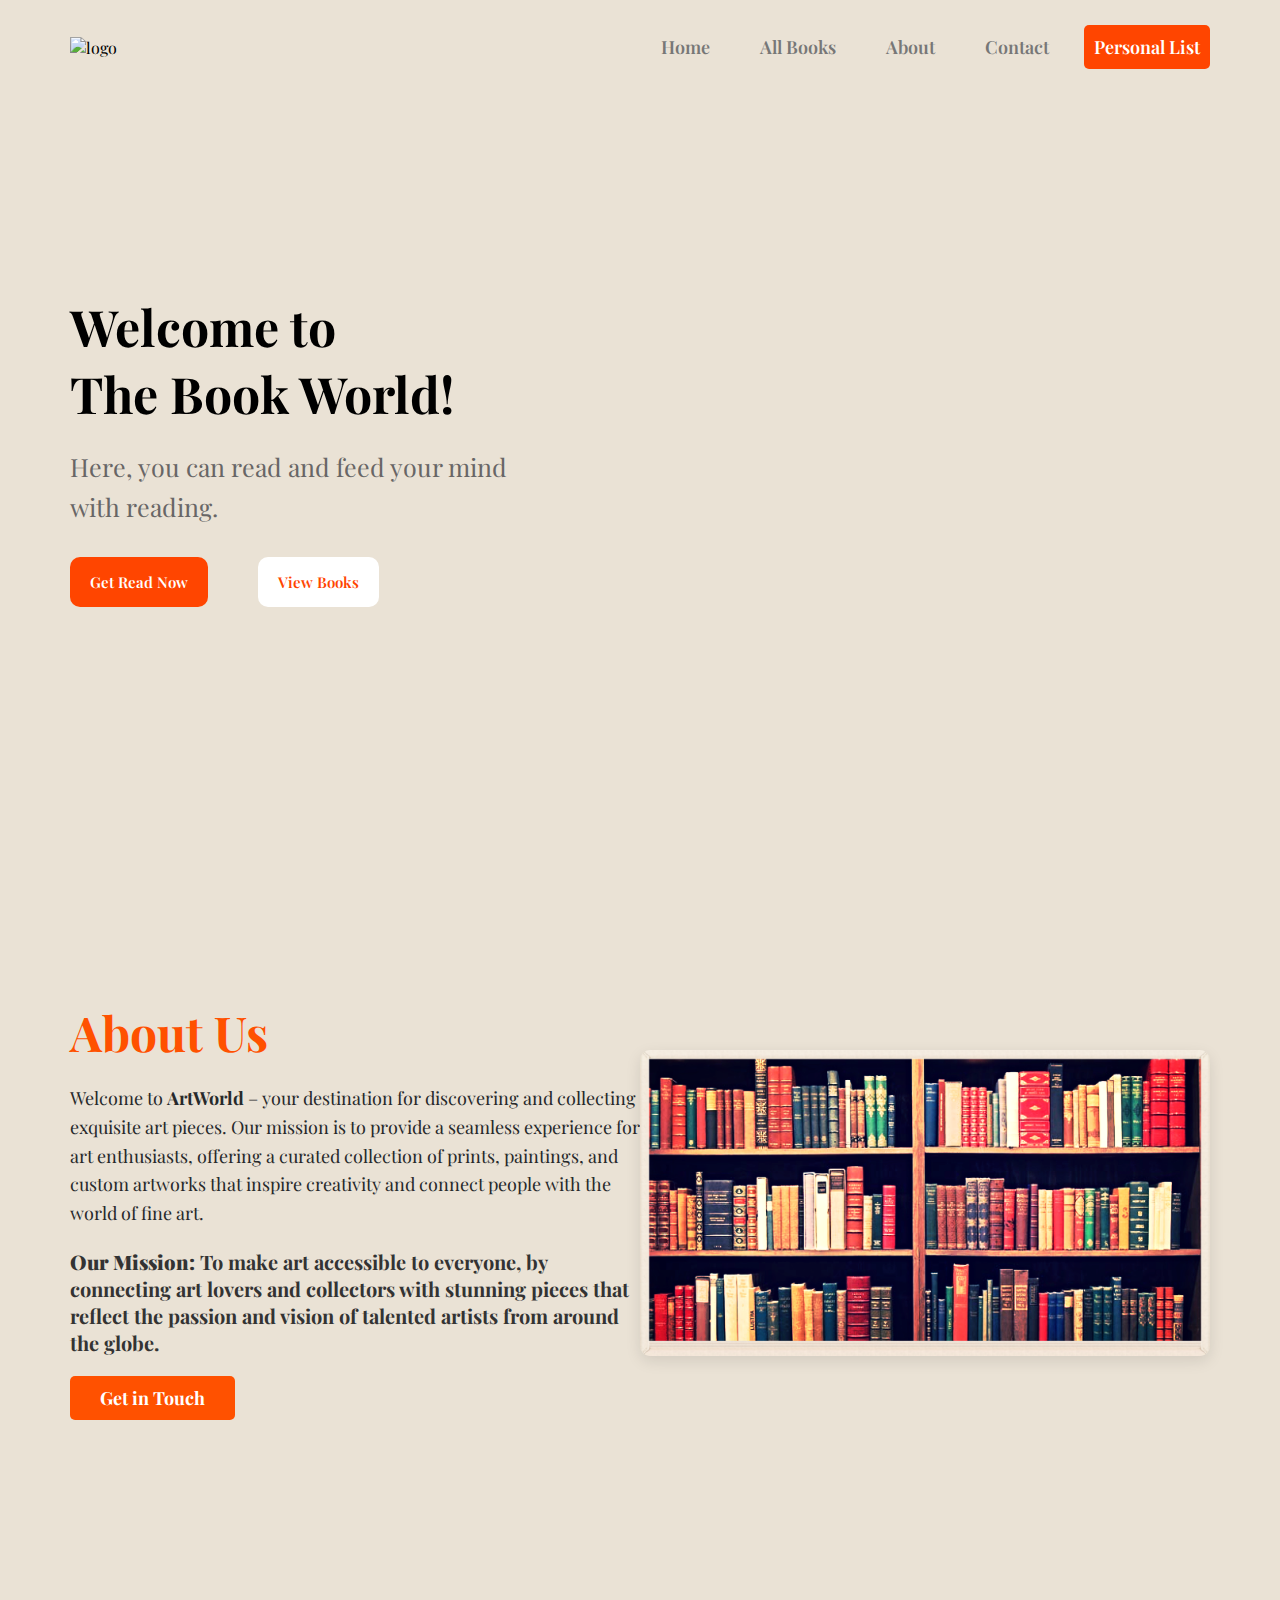
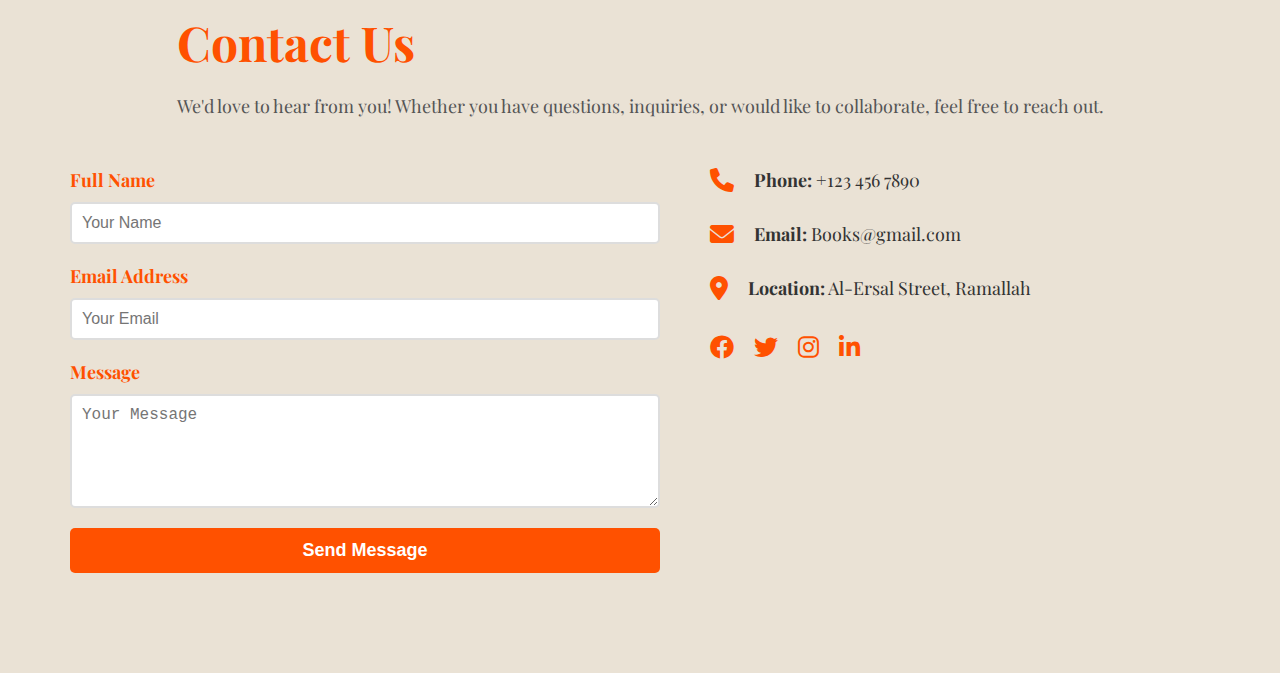
==== index.html @ d927c776 "add About,Contact" ====
<!DOCTYPE html>
<html lang="en">
  <head>
    <meta charset="UTF-8" />
    <meta name="viewport" content="width=device-width, initial-scale=1.0" />
    <title>Document</title>
    <link rel="preconnect" href="https://fonts.googleapis.com" />
    <link rel="preconnect" href="https://fonts.gstatic.com" crossorigin />
    <link
      href="https://fonts.googleapis.com/css2?family=Playfair+Display:ital,wght@0,400..900;1,400..900&display=swap"
      rel="stylesheet"
    />
    <link
      rel="stylesheet"
      href="https://cdnjs.cloudflare.com/ajax/libs/font-awesome/6.0.0-beta3/css/all.min.css"
    />
    <link rel="stylesheet" href="./css/home.css" />
  </head>
  <body>
    <!-- Start Header Section -->
    <header class="header">
      <div class="container">
        <div class="logo">
          <img src="./assest/logo.png" alt="logo" width="70" />
        </div>
        <nav class="navbar">
          <ul>
            <li><a href="">Home</a></li>
            <li><a href="">All Books</a></li>
            <li><a href="#About">About</a></li>
            <li><a href="#Contact">Contact</a></li>
            <li><a href="">Personal List</a></li>
          </ul>
        </nav>
      </div>
    </header>
    <!-- End Header Section -->
    <!-- Start Landing Section -->
    <div class="landing">
      <div class="container">
        <h1>Welcome to <br />The Book World!</h1>
        <p>Here, you can read and feed your mind with reading.</p>
        <div class="btns">
          <a href="">Get Read Now</a>
          <a href="">View Books</a>
        </div>
      </div>
    </div>
    <!-- End Landing Section -->
    <!-- Start About Section -->
    <section id="About" class="about-section">
      <div class="container">
        <div class="about-content">
          <div class="about-text">
            <h2>About Us</h2>
            <p class="about-description">
              Welcome to <strong>ArtWorld</strong> – your destination for
              discovering and collecting exquisite art pieces. Our mission is to
              provide a seamless experience for art enthusiasts, offering a
              curated collection of prints, paintings, and custom artworks that
              inspire creativity and connect people with the world of fine art.
            </p>
            <p class="about-mission">
              <strong>Our Mission:</strong> To make art accessible to everyone,
              by connecting art lovers and collectors with stunning pieces that
              reflect the passion and vision of talented artists from around the
              globe.
            </p>
            <a href="#Contact" class="contact-button">Get in Touch</a>
          </div>
          <div class="about-image">
            <img src="./assest/art-gallery.png" alt="Art Gallery" />
          </div>
        </div>
      </div>
    </section>
    <!-- End About Section -->
    <!-- Start Contact Section -->
    <section id="Contact" class="contact-section">
      <div class="container">
        <div class="contact-header">
          <h2>Contact Us</h2>
          <p>
            We'd love to hear from you! Whether you have questions, inquiries,
            or would like to collaborate, feel free to reach out.
          </p>
        </div>
        <div class="contact-content">
          <div class="contact-form">
            <form action="">
              <div class="form-group">
                <label for="name">Full Name</label>
                <input type="text" id="name" placeholder="Your Name" required />
              </div>
              <div class="form-group">
                <label for="email">Email Address</label>
                <input
                  type="email"
                  id="email"
                  placeholder="Your Email"
                  required
                />
              </div>
              <div class="form-group">
                <label for="message">Message</label>
                <textarea
                  id="message"
                  rows="5"
                  placeholder="Your Message"
                  required
                ></textarea>
              </div>
              <input type="submit" class="submit-btn" value="Send Message" />
            </form>
          </div>
          <div class="contact-info">
            <div class="info-box">
              <i class="fa-solid fa-phone"></i>
              <p><strong>Phone:</strong> +123 456 7890</p>
            </div>
            <div class="info-box">
              <i class="fas fa-envelope"></i>
              <p><strong>Email:</strong> Books@gmail.com</p>
            </div>
            <div class="info-box">
              <i class="fas fa-map-marker-alt"></i>
              <p><strong>Location:</strong> Al-Ersal Street, Ramallah</p>
            </div>
            <div class="social-icons">
              <a href="#"><i class="fa-brands fa-facebook"></i></a>
              <a href="#"><i class="fab fa-twitter"></i></a>
              <a href="#"><i class="fab fa-instagram"></i></a>
              <a href="#"><i class="fa-brands fa-linkedin-in"></i></a>
            </div>
          </div>
        </div>
      </div>
    </section>
    <!-- End Contact Section -->
  </body>
</html>
---- css/home.css ----
/* Global Rule */
* {
  box-sizing: border-box;
  margin: 0;
  padding: 0;
}
:root {
  --landing-background-color: rgb(234 226 213);
  --orange-color: rgb(255 81 0);
}
html {
  scroll-behavior: smooth;
}
body {
  font-family: "Playfair Display", serif;
}

a {
  text-decoration: none;
}

ul {
  list-style: none;
}

.container {
  padding: 0 15px;
  margin: 0 auto;
}

/* Small Screen */
@media (min-width: 768px) {
  .container {
    width: 750px;
  }
}

/* Medium Screen */
@media (min-width: 992px) {
  .container {
    width: 970px;
  }
}

/* Large Screen */
@media (min-width: 1200px) {
  .container {
    width: 1170px;
  }
}
/* Global Rule */
/* ================================================== */
/* Start Header */
.header {
  position: absolute;
  width: 100%;
  left: 0;
  margin-top: 20px;
}

.header .container {
  display: flex;
  align-items: center;
  justify-content: space-between;
}

.header .container .logo {
  cursor: pointer;
}

.header .container .navbar ul {
  display: flex;
  align-items: center;
  gap: 20px;
}

.header .container .navbar ul li a {
  display: block;
  padding: 15px;
  color: #777;
  font-weight: 600;
  transition: 0.3s;
  font-size: 18px;
}

.header .container .navbar ul li a:hover {
  color: black;
}

@keyframes click {
  0%,
  100% {
    scale: 1;
  }

  80% {
    scale: 0.9;
  }
}

.header .container .navbar ul li a:active {
  animation: click 0.5s forwards;
}

.header .container .navbar ul li:last-of-type {
  background-color: orangered;
  border-radius: 5px;
  transition: 0.3s;
}

.header .container .navbar ul li:hover:last-of-type {
  background-color: rgb(248, 96, 40);
}

.header .container .navbar ul li:last-of-type a {
  color: white;
  padding: 10px;
}
/* End Header */

/* Start Landing */
.landing {
  height: 100vh;
  background-image: url(../assest/landing.png);
  background-repeat: no-repeat;
  background-position: center;
  background-size: contain;
  background-color: #eae2d5;
}

.landing .container {
  position: relative;
  top: 50%;
  transform: translateY(-50%);
}

.landing .container h1 {
  font-size: 50px;
}

.landing .container p {
  margin-top: 20px;
  font-size: 25px;
  max-width: 450px;
  line-height: 1.6;
  color: #686666;
}

.landing .container .btns {
  max-width: 450px;
  display: flex;
  align-items: center;
  gap: 50px;
  margin-top: 30px;
}

.landing .container .btns a {
  padding: 15px 20px;
  border-radius: 10px;
  font-weight: 600;
  font-size: 15px;
  outline: none;
  border: none;
  transition: box-shadow 0.3s ease, transform 1s ease;
}

.landing .container .btns a:hover {
  box-shadow: 0 0 10px rgba(128, 128, 128, 0.6);
}

.landing .container .btns a:active {
  transform: translateY(-10px);
}

.landing .container .btns a:first-of-type {
  background-color: orangered;
  color: white;
}

.landing .container .btns a:last-of-type {
  background-color: white;
  color: orangered;
}
/* End Landing */
/* Start About Section */
.about-section {
  padding: 100px 0;
  background-color: var(--landing-background-color);
}
.about-section .container {
  display: flex;
  align-items: center;
  justify-content: space-between;
  gap: 50px;
}
.about-section .about-content {
  display: flex;
  flex-wrap: wrap;
  align-items: center;
  justify-content: space-between;
}
.about-section .about-text {
  flex: 1;
  max-width: 600px;
}
.about-section h2 {
  font-size: 48px;
  color: var(--orange-color);
  margin-bottom: 20px;
  font-weight: bold;
}
.about-section .about-description {
  font-size: 18px;
  line-height: 1.6;
  color: #27292b;
  margin-bottom: 20px;
}
.about-section .about-mission {
  font-size: 20px;
  color: #333;
  font-weight: bold;
  margin-bottom: 30px;
}
.about-section .contact-button {
  background-color: var(--orange-color);
  color: #fff;
  padding: 10px 30px;
  border-radius: 5px;
  text-decoration: none;
  font-size: 18px;
  font-weight: bold;
  transition: background-color 0.3s ease, transform 0.2s ease;
}
.about-section .contact-button:hover {
  background-color: #ff7f00;
  transform: scale(1.05);
}
.about-section .about-image {
  flex: 1;
  max-width: 600px;
}
.about-section .about-image img {
  width: 100%;
  border-radius: 10px;
  box-shadow: 0 5px 15px rgba(0, 0, 0, 0.1);
}
/* End About Section */
/* start Contact Section */
.contact-section {
  padding: 100px 0;
  background-color: var(--landing-background-color);
}
.contact-section .container {
  display: flex;
  flex-direction: column;
  align-items: center;
}
.contact-section .contact-header h2 {
  font-size: 48px;
  color: var(--orange-color);
  font-weight: bold;
  margin-bottom: 20px;
}
.contact-section .contact-header p {
  font-size: 18px;
  color: #555;
  margin-bottom: 50px;
  text-align: center;
}
.contact-section .contact-content {
  display: flex;
  justify-content: space-between;
  gap: 50px;
  width: 100%;
  max-width: 1200px;
  flex-wrap: wrap;
}
.contact-section .contact-form {
  flex: 1;
  max-width: 600px;
}
.contact-section .contact-form form {
  display: flex;
  flex-direction: column;
  gap: 20px;
}
.contact-section .form-group {
  display: flex;
  flex-direction: column;
}
.contact-section .form-group label {
  font-size: 18px;
  font-weight: bold;
  color: var(--orange-color);
  margin-bottom: 10px;
}
.contact-section .form-group input,
.contact-section .form-group textarea {
  padding: 10px;
  border: 2px solid #ddd;
  border-radius: 5px;
  font-size: 16px;
  outline: none;
  transition: border-color 0.3s ease;
}
.contact-section .form-group input:focus,
.contact-section .form-group textarea:focus {
  border-color: var(--orange-color);
}
.contact-section .submit-btn {
  padding: 12px 30px;
  background-color: var(--orange-color);
  color: #fff;
  border: none;
  border-radius: 5px;
  cursor: pointer;
  font-size: 18px;
  font-weight: bold;
  transition: background-color 0.3s ease, transform 0.2s ease;
}
.contact-section .submit-btn:hover {
  background-color: #ff7f00;
  transform: scale(1.05);
}
.contact-section .contact-info {
  flex: 1;
  max-width: 500px;
}
.contact-section .info-box {
  display: flex;
  align-items: center;
  gap: 20px;
  margin-bottom: 30px;
}
.contact-section .info-box i {
  font-size: 24px;
  color: var(--orange-color);
}
.contact-section .info-box p {
  font-size: 18px;
  color: #333;
}
.contact-section .social-icons {
  display: flex;
  gap: 20px;
  margin-top: 30px;
}
.contact-section .social-icons a {
  font-size: 24px;
  color: var(--orange-color);
  transition: color 0.3s ease, transform 0.2s ease;
}

.contact-section .social-icons a:hover {
  color: #ff7f00;
  transform: scale(1.1);
}
/* End Contact Section */
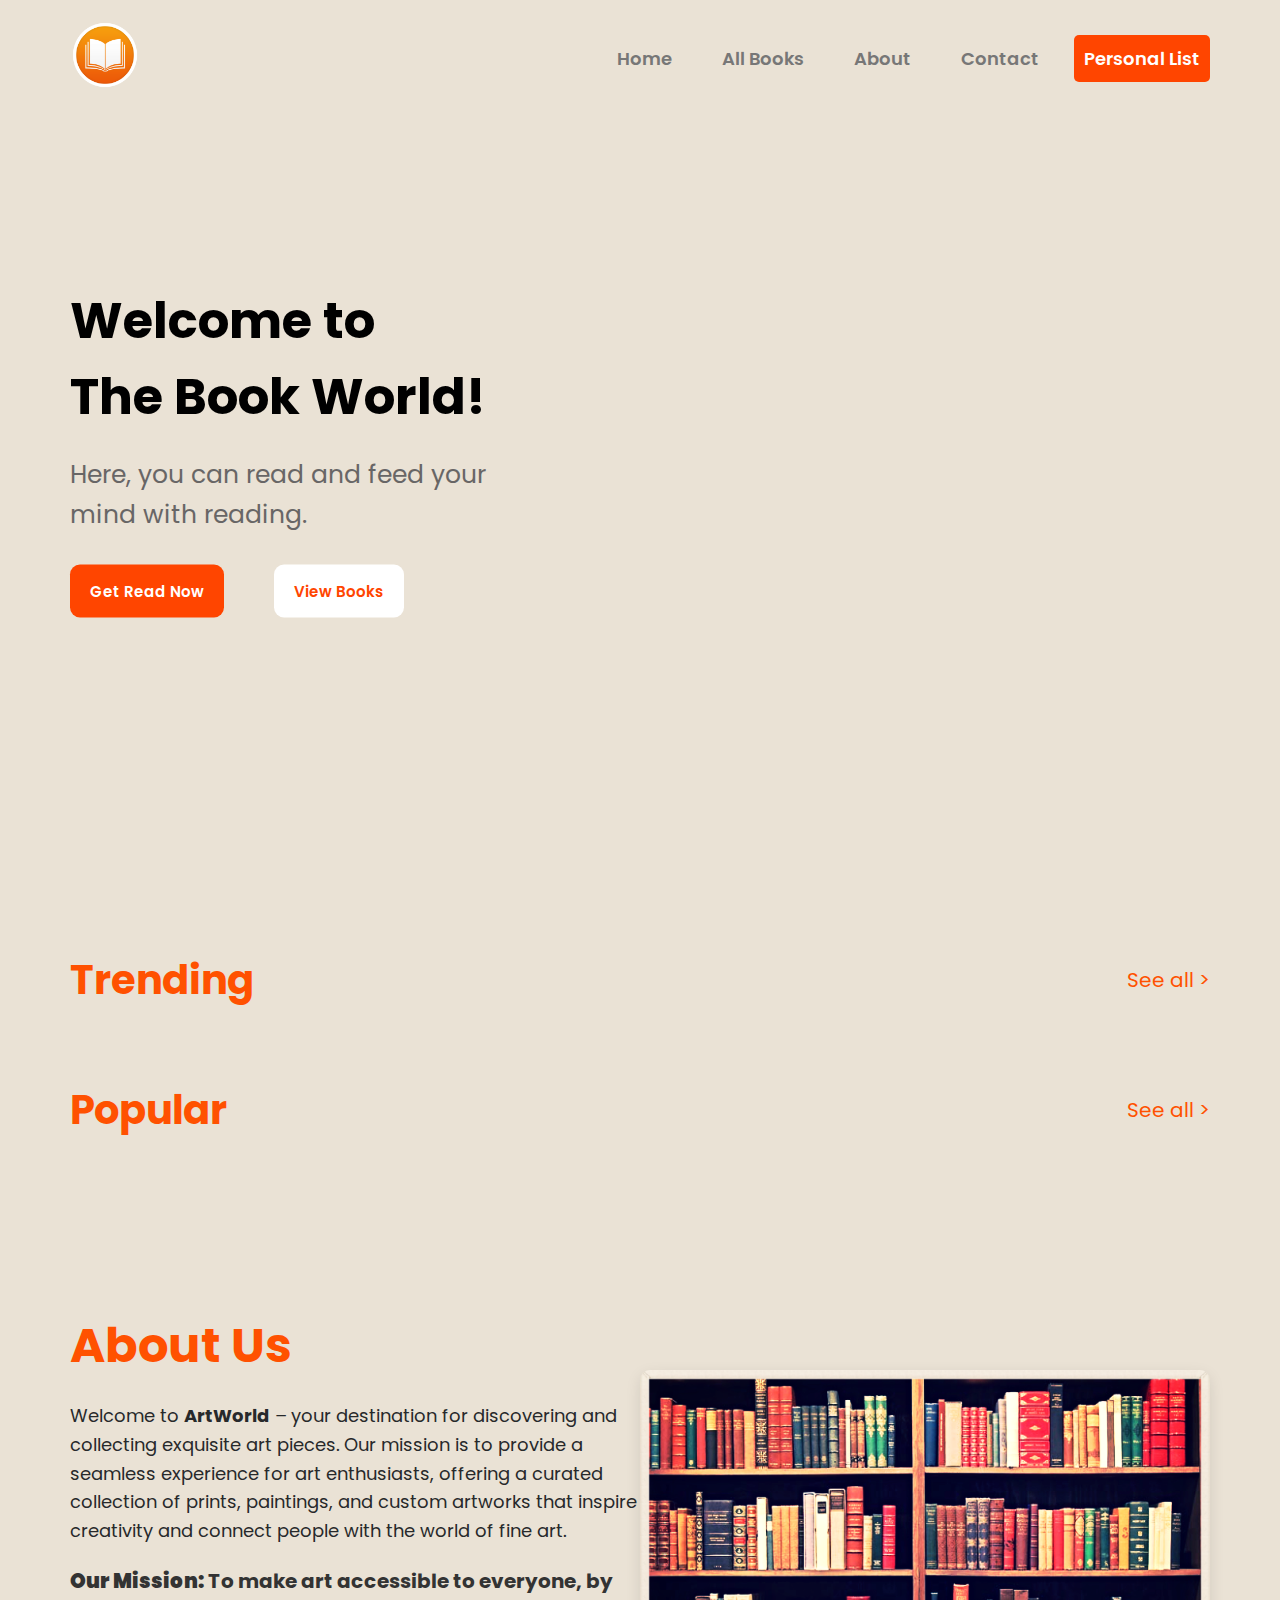
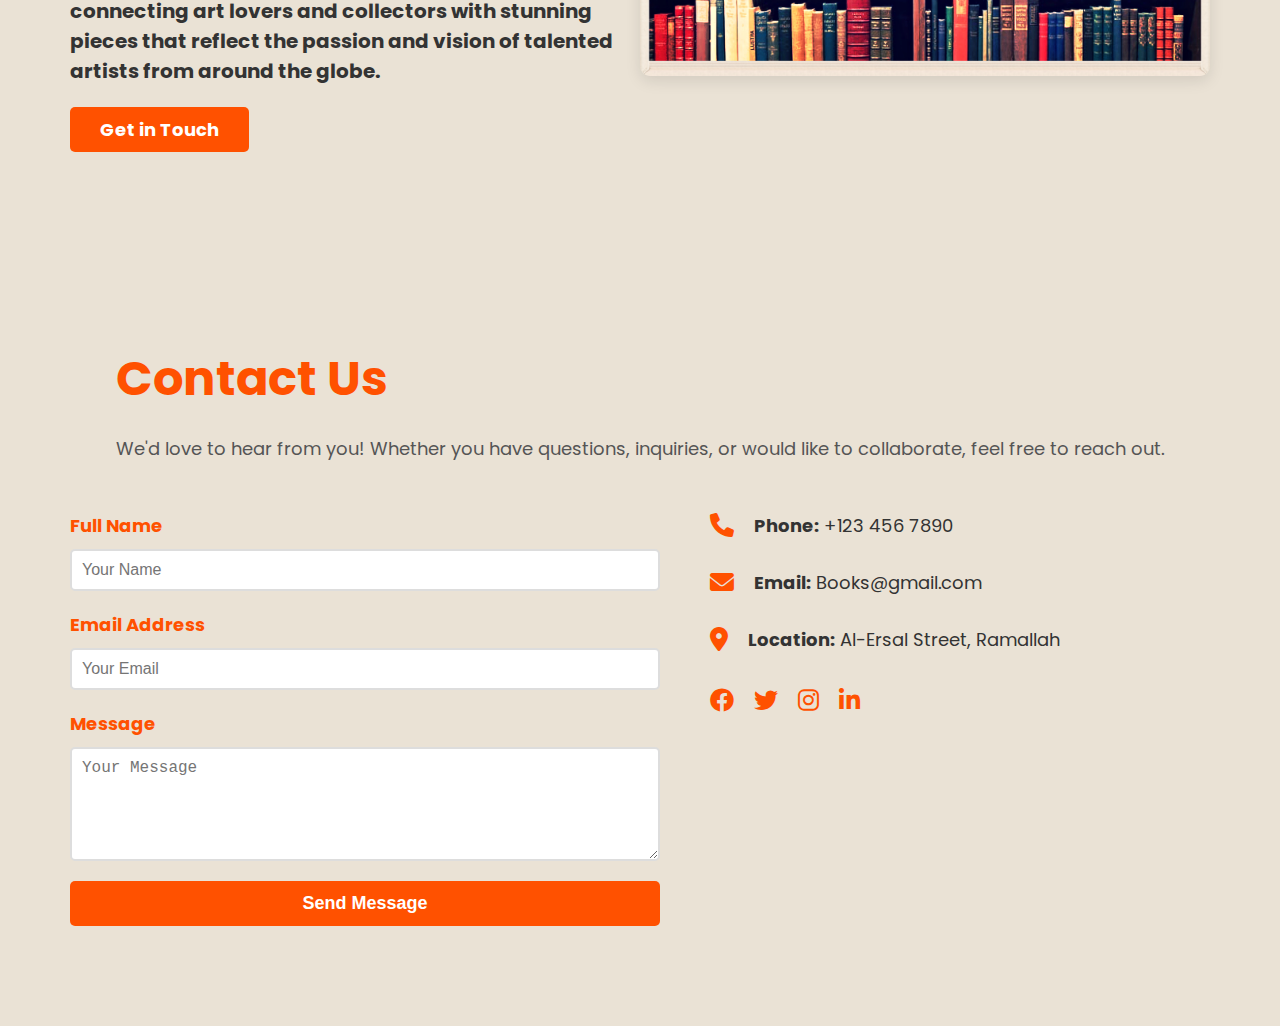
==== commit 301df16e: "make all books page" ====
--- a/index.html
+++ b/index.html
@@ -1,19 +1,24 @@
 <!DOCTYPE html>
 <html lang="en">
   <head>
+    <!-- Meta Tags -->
     <meta charset="UTF-8" />
     <meta name="viewport" content="width=device-width, initial-scale=1.0" />
-    <title>Document</title>
+    <!-- Title Tag -->
+    <title>Book Library |</title>
+    <!-- Google Font Library -->
     <link rel="preconnect" href="https://fonts.googleapis.com" />
     <link rel="preconnect" href="https://fonts.gstatic.com" crossorigin />
     <link
-      href="https://fonts.googleapis.com/css2?family=Playfair+Display:ital,wght@0,400..900;1,400..900&display=swap"
+      href="https://fonts.googleapis.com/css2?family=Poppins:ital,wght@0,100;0,200;0,300;0,400;0,500;0,600;0,700;0,800;0,900;1,100;1,200;1,300;1,400;1,500;1,600;1,700;1,800;1,900&display=swap"
       rel="stylesheet"
     />
+    <!-- Font Awesome Library -->
     <link
       rel="stylesheet"
       href="https://cdnjs.cloudflare.com/ajax/libs/font-awesome/6.0.0-beta3/css/all.min.css"
     />
+    <!-- Home Css File -->
     <link rel="stylesheet" href="./css/home.css" />
   </head>
   <body>
@@ -25,11 +30,11 @@
         </div>
         <nav class="navbar">
           <ul>
-            <li><a href="">Home</a></li>
-            <li><a href="">All Books</a></li>
+            <li><a href="./index.html">Home</a></li>
+            <li><a href="./allBooks.html">All Books</a></li>
             <li><a href="#About">About</a></li>
             <li><a href="#Contact">Contact</a></li>
-            <li><a href="">Personal List</a></li>
+            <li><a href="./personalList.html">Personal List</a></li>
           </ul>
         </nav>
       </div>
@@ -41,13 +46,34 @@
         <h1>Welcome to <br />The Book World!</h1>
         <p>Here, you can read and feed your mind with reading.</p>
         <div class="btns">
-          <a href="">Get Read Now</a>
-          <a href="">View Books</a>
+          <a href="#all-books">Get Read Now</a>
+          <a href="./allBooks.html">View Books</a>
         </div>
       </div>
     </div>
     <!-- End Landing Section -->
-    <!-- Start About Section -->
+    <!-- Start Books Section -->
+    <main class="all-books" id="all-books">
+      <div class="container">
+        <div class="trending">
+          <div class="trend-header">
+            <h3>Trending</h3>
+            <a href="./allBooks.html">See all &gt;</a>
+          </div>
+          <div class="books-row" id="trend-books"></div>
+        </div>
+        <!-- ************************* -->
+        <div class="trending">
+          <div class="trend-header">
+            <h3>Popular</h3>
+            <a href="./allBooks.html">See all &gt;</a>
+          </div>
+          <div class="books-row" id="populer-books"></div>
+        </div>
+      </div>
+    </main>
+
+    <!-- End Books Section -->
     <section id="About" class="about-section">
       <div class="container">
         <div class="about-content">
@@ -137,5 +163,7 @@
       </div>
     </section>
     <!-- End Contact Section -->
+    <script src="./books.js"></script>
+    <script src="./script.js"></script>
   </body>
 </html>
--- a/css/home.css
+++ b/css/home.css
@@ -1,3 +1,7 @@
+.border {
+  border: 2px solid red;
+}
+
 /* Global Rule */
 * {
   box-sizing: border-box;
@@ -11,8 +15,9 @@
 html {
   scroll-behavior: smooth;
 }
+
 body {
-  font-family: "Playfair Display", serif;
+  font-family: "Poppins", serif;
 }
 
 a {
@@ -49,7 +54,7 @@
   }
 }
 /* Global Rule */
-/* ================================================== */
+
 /* Start Header */
 .header {
   position: absolute;
@@ -67,7 +72,6 @@
 .header .container .logo {
   cursor: pointer;
 }
-
 .header .container .navbar ul {
   display: flex;
   align-items: center;
@@ -98,21 +102,21 @@
   }
 }
 
-.header .container .navbar ul li a:active {
+header.header .container .navbar ul li a:active {
   animation: click 0.5s forwards;
 }
 
-.header .container .navbar ul li:last-of-type {
+header.header .container .navbar ul li:last-of-type {
   background-color: orangered;
   border-radius: 5px;
   transition: 0.3s;
 }
 
-.header .container .navbar ul li:hover:last-of-type {
+header.header .container .navbar ul li:hover:last-of-type {
   background-color: rgb(248, 96, 40);
 }
 
-.header .container .navbar ul li:last-of-type a {
+header.header .container .navbar ul li:last-of-type a {
   color: white;
   padding: 10px;
 }
@@ -182,6 +186,110 @@
   color: orangered;
 }
 /* End Landing */
+
+/* Start Books Section */
+.all-books {
+  padding: 50px 0;
+  background-color: var(--landing-background-color);
+}
+
+.trending:first-of-type {
+  margin-bottom: 50px;
+}
+
+.trending .trend-header {
+  display: flex;
+  justify-content: space-between;
+  align-items: center;
+  margin-bottom: 20px;
+}
+
+.trending .trend-header h3 {
+  font-size: 40px;
+  font-weight: bold;
+  color: var(--orange-color);
+}
+
+.trending .trend-header a {
+  font-size: 20px;
+  color: var(--orange-color);
+  cursor: pointer;
+  transition: color 0.3s;
+}
+
+.trending .trend-header a:hover {
+  color: #0056b3;
+}
+
+/* Book Row Styling */
+.books-row {
+  display: grid;
+  grid-template-columns: repeat(auto-fill, minmax(250px, 1fr));
+  gap: 30px;
+}
+
+.book {
+  background-color: #fff;
+  border-radius: 10px;
+  box-shadow: 0 4px 8px rgba(0, 0, 0, 0.1);
+  overflow: hidden;
+  text-align: center;
+  flex-basis: calc(25% - 20px);
+  padding: 15px;
+  transition: transform 0.3s, box-shadow 0.3s;
+}
+
+.book:hover {
+  transform: translateY(-5px);
+  box-shadow: 0 6px 12px rgba(0, 0, 0, 0.2);
+}
+
+.book img {
+  max-width: 100%;
+  max-height: 250px;
+  object-fit: cover;
+  margin-bottom: 15px;
+  border: var(--orange-color) solid 1px;
+}
+
+.book h5 {
+  font-size: 18px;
+  font-weight: bold;
+  color: #333;
+  margin-bottom: 8px;
+}
+
+.book p {
+  font-size: 16px;
+  color: #777;
+  margin-bottom: 8px;
+}
+
+.book .status {
+  display: block;
+  font-size: 14px;
+  color: #f00;
+  margin-bottom: 8px;
+}
+
+.book .rating {
+  display: block;
+  font-size: 14px;
+  color: #007bff;
+}
+
+.book > button {
+  all: unset;
+  display: block;
+  margin: 15px auto 5px;
+  background-color: var(--orange-color);
+  color: white;
+  font-size: 14px;
+  padding: 5px 10px;
+  border-radius: 5px;
+  cursor: pointer;
+}
+/* End Books Section */
 /* Start About Section */
 .about-section {
   padding: 100px 0;
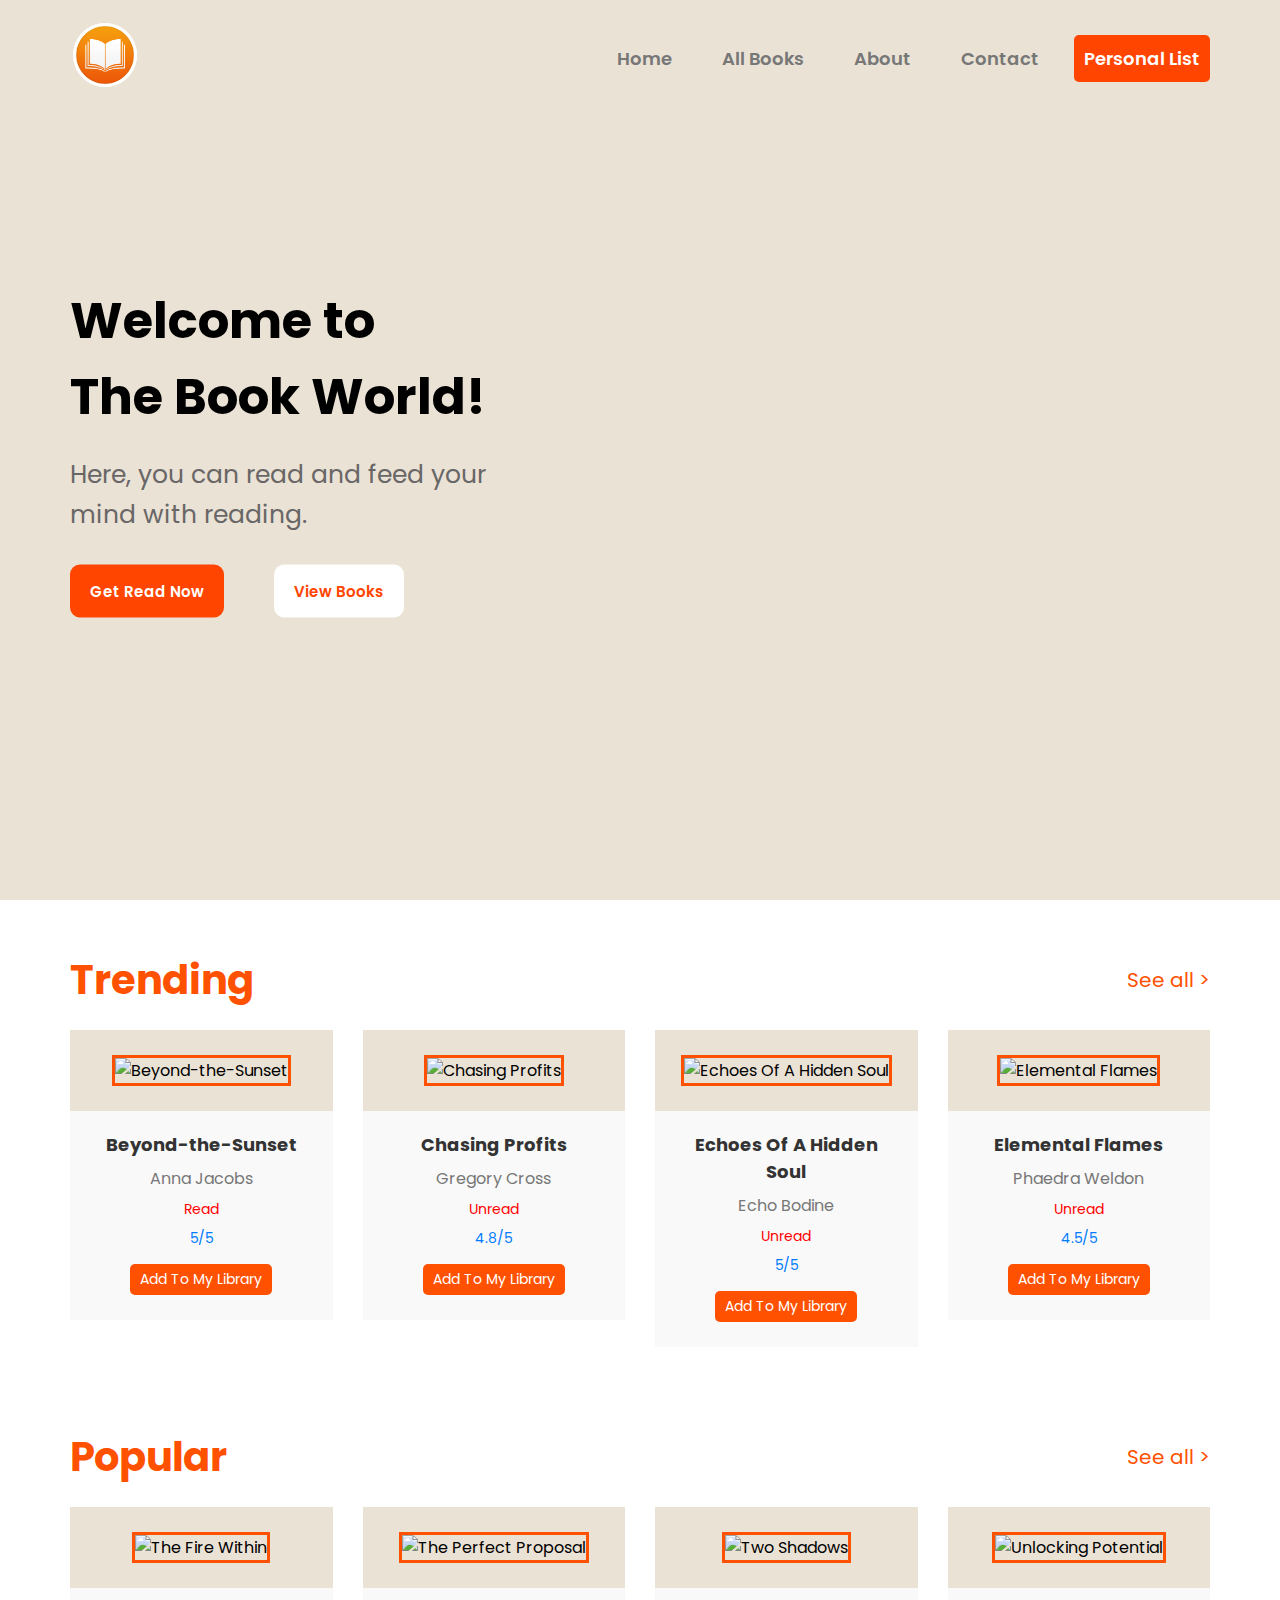
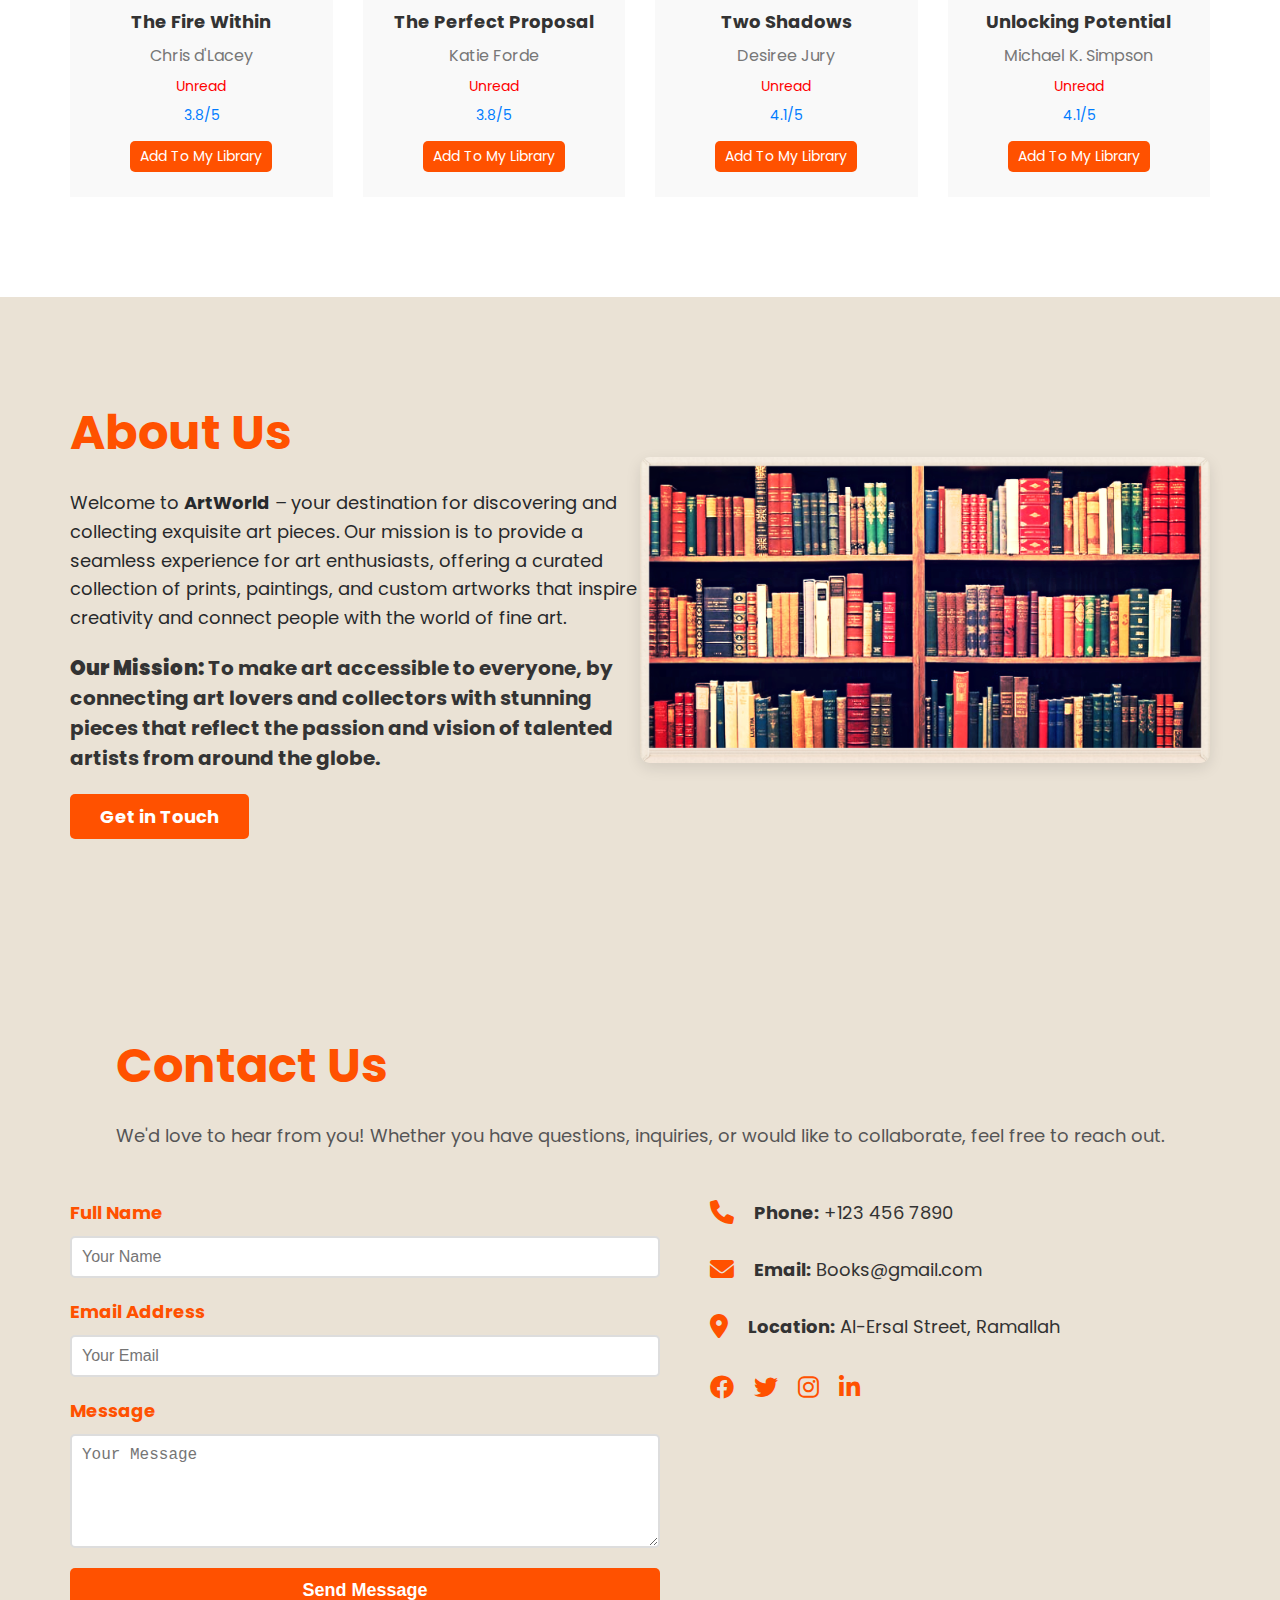
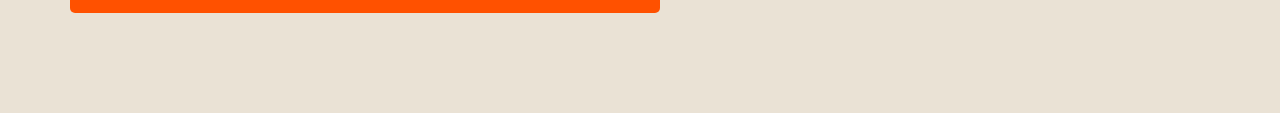
==== commit 698bb044: "add books to local storage" ====
--- a/index.html
+++ b/index.html
@@ -101,6 +101,7 @@
       </div>
     </section>
     <!-- End About Section -->
+
     <!-- Start Contact Section -->
     <section id="Contact" class="contact-section">
       <div class="container">
--- a/css/home.css
+++ b/css/home.css
@@ -8,10 +8,12 @@
   margin: 0;
   padding: 0;
 }
+
 :root {
   --landing-background-color: rgb(234 226 213);
   --orange-color: rgb(255 81 0);
 }
+
 html {
   scroll-behavior: smooth;
 }
@@ -189,12 +191,11 @@
 
 /* Start Books Section */
 .all-books {
-  padding: 50px 0;
-  background-color: var(--landing-background-color);
+  padding: 50px 0 100px;
 }
 
 .trending:first-of-type {
-  margin-bottom: 50px;
+  margin-bottom: 80px;
 }
 
 .trending .trend-header {
@@ -229,27 +230,24 @@
 }
 
 .book {
-  background-color: #fff;
-  border-radius: 10px;
-  box-shadow: 0 4px 8px rgba(0, 0, 0, 0.1);
-  overflow: hidden;
   text-align: center;
-  flex-basis: calc(25% - 20px);
-  padding: 15px;
-  transition: transform 0.3s, box-shadow 0.3s;
-}
-
-.book:hover {
-  transform: translateY(-5px);
-  box-shadow: 0 6px 12px rgba(0, 0, 0, 0.2);
+}
+
+.book .image {
+  padding: 25px;
+  background-color: var(--landing-background-color);
 }
 
 .book img {
   max-width: 100%;
-  max-height: 250px;
-  object-fit: cover;
-  margin-bottom: 15px;
-  border: var(--orange-color) solid 1px;
+  max-height: 300px;
+  border: 3px solid var(--orange-color);
+  background-color: var(--landing-background-color);
+}
+
+.book .info {
+  padding: 20px;
+  background-color: rgba(197, 197, 197, 0.1);
 }
 
 .book h5 {
@@ -278,7 +276,7 @@
   color: #007bff;
 }
 
-.book > button {
+.book .info > button {
   all: unset;
   display: block;
   margin: 15px auto 5px;
@@ -290,6 +288,7 @@
   cursor: pointer;
 }
 /* End Books Section */
+
 /* Start About Section */
 .about-section {
   padding: 100px 0;
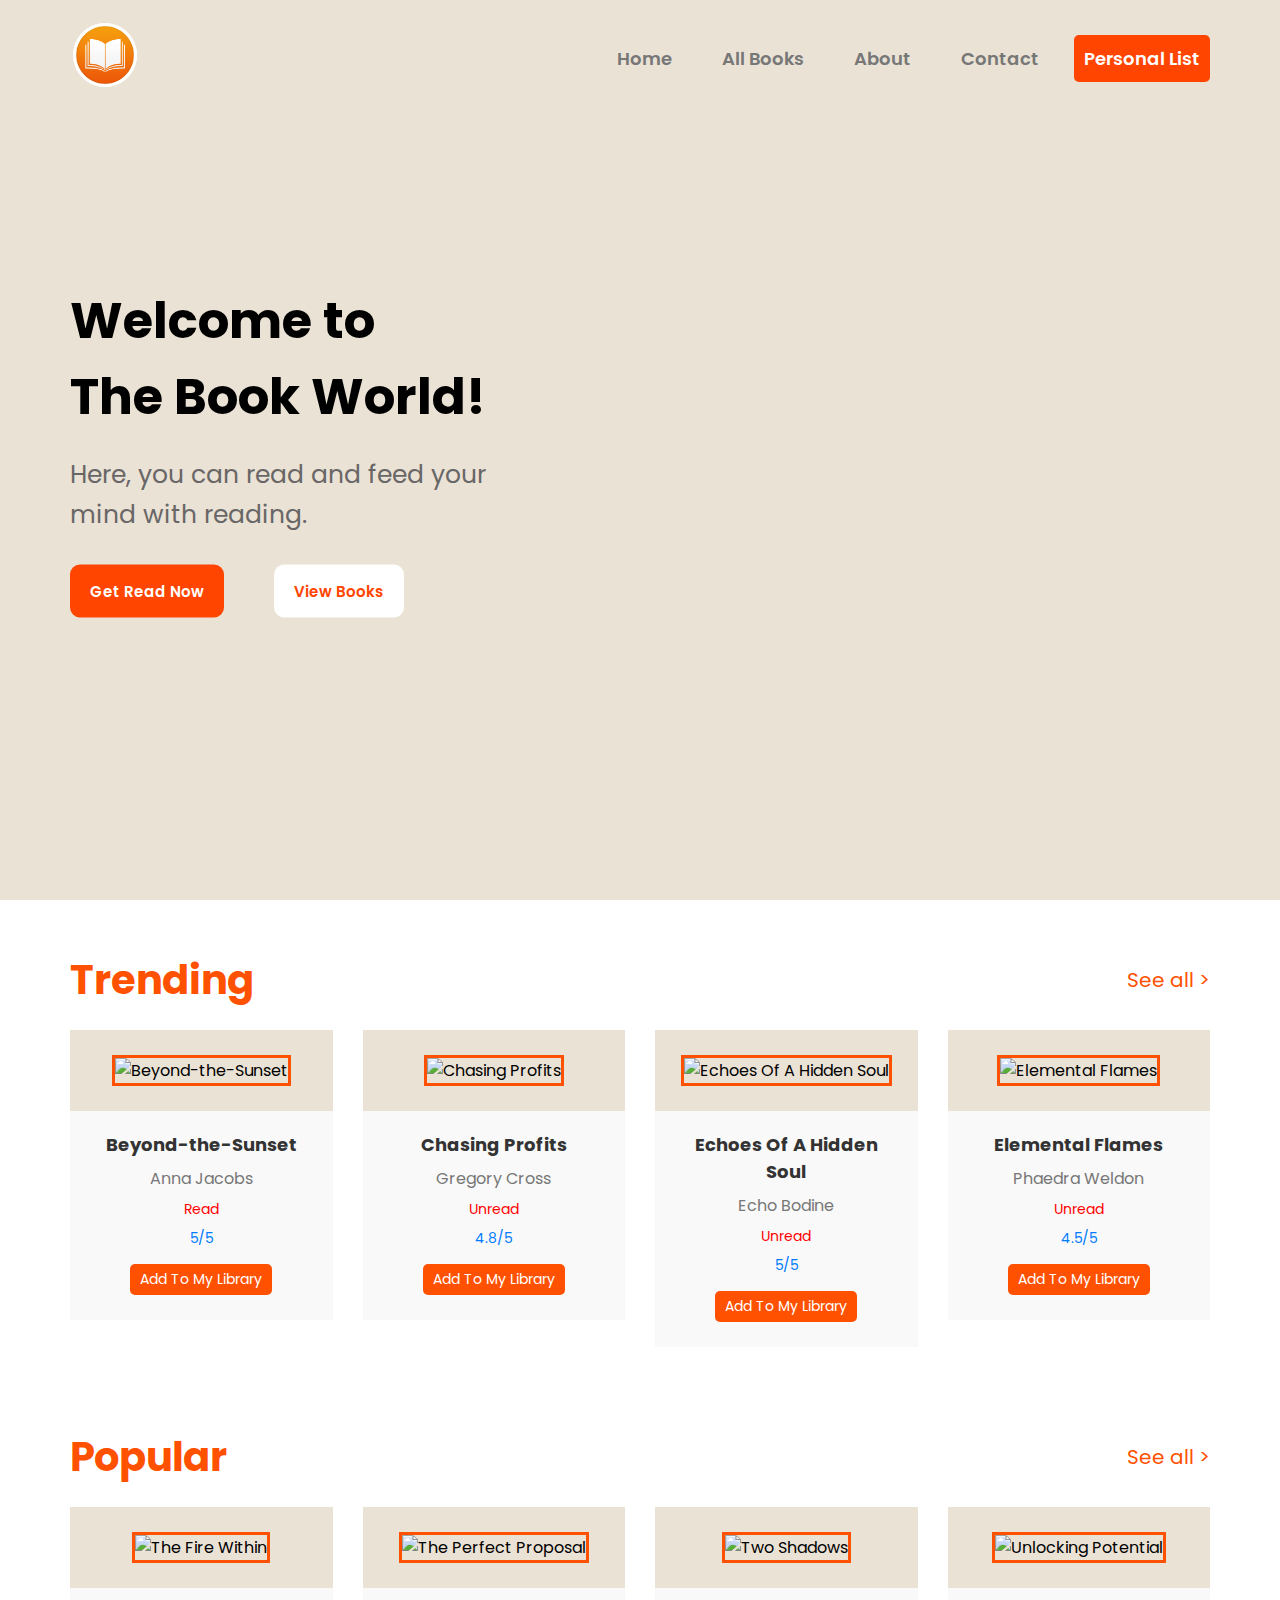
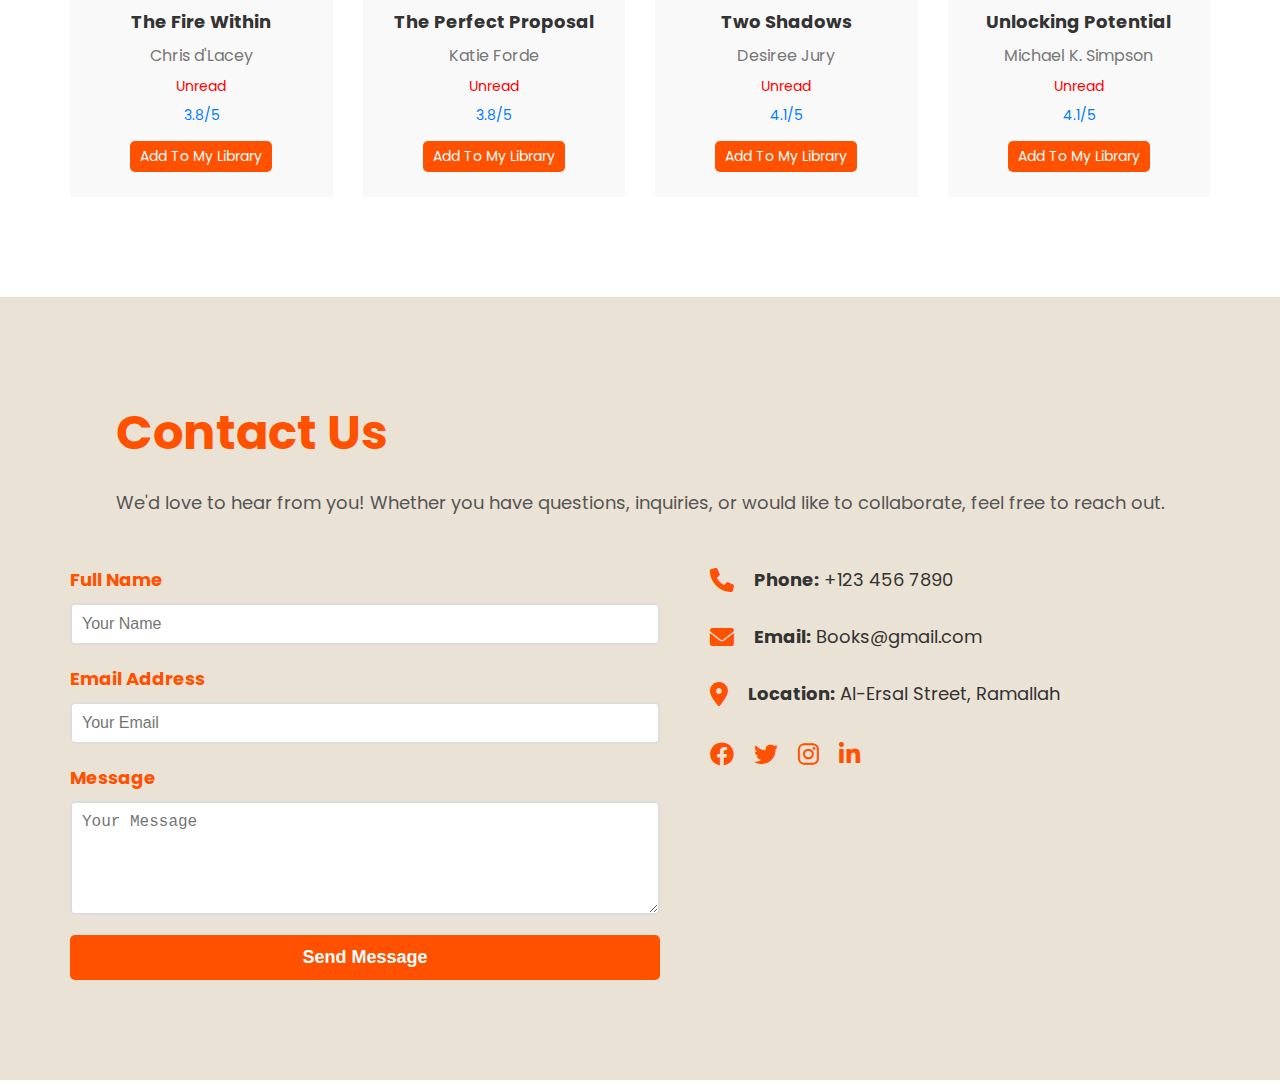
==== commit 772a3d78: "create mobile sidebar" ====
--- a/index.html
+++ b/index.html
@@ -26,13 +26,18 @@
     <header class="header">
       <div class="container">
         <div class="logo">
-          <img src="./assest/logo.png" alt="logo" width="70" />
+          <img src="./assest/logo.png" alt="logo" />
         </div>
+        <i id="menu-bars" class="fa-solid fa-bars"></i>
         <nav class="navbar">
-          <ul>
+          <ul class="sidebar">
+            <li class="close-sidebar" id="close-sidebar">&times;</li>
+            <li class="image">
+              <img src="./assest/logo.png" alt="" />
+            </li>
             <li><a href="./index.html">Home</a></li>
             <li><a href="./allBooks.html">All Books</a></li>
-            <li><a href="#About">About</a></li>
+            <li><a href="./about.html">About</a></li>
             <li><a href="#Contact">Contact</a></li>
             <li><a href="./personalList.html">Personal List</a></li>
           </ul>
@@ -72,35 +77,7 @@
         </div>
       </div>
     </main>
-
     <!-- End Books Section -->
-    <section id="About" class="about-section">
-      <div class="container">
-        <div class="about-content">
-          <div class="about-text">
-            <h2>About Us</h2>
-            <p class="about-description">
-              Welcome to <strong>ArtWorld</strong> – your destination for
-              discovering and collecting exquisite art pieces. Our mission is to
-              provide a seamless experience for art enthusiasts, offering a
-              curated collection of prints, paintings, and custom artworks that
-              inspire creativity and connect people with the world of fine art.
-            </p>
-            <p class="about-mission">
-              <strong>Our Mission:</strong> To make art accessible to everyone,
-              by connecting art lovers and collectors with stunning pieces that
-              reflect the passion and vision of talented artists from around the
-              globe.
-            </p>
-            <a href="#Contact" class="contact-button">Get in Touch</a>
-          </div>
-          <div class="about-image">
-            <img src="./assest/art-gallery.png" alt="Art Gallery" />
-          </div>
-        </div>
-      </div>
-    </section>
-    <!-- End About Section -->
 
     <!-- Start Contact Section -->
     <section id="Contact" class="contact-section">
--- a/css/home.css
+++ b/css/home.css
@@ -1,7 +1,3 @@
-.border {
-  border: 2px solid red;
-}
-
 /* Global Rule */
 * {
   box-sizing: border-box;
@@ -63,6 +59,7 @@
   width: 100%;
   left: 0;
   margin-top: 20px;
+  z-index: 100;
 }
 
 .header .container {
@@ -73,11 +70,121 @@
 
 .header .container .logo {
   cursor: pointer;
-}
+  width: 70px;
+}
+
+@media (max-width: 991px) {
+  .header .container .logo {
+    width: 50px;
+  }
+}
+
+.header .container .logo img {
+  max-width: 100%;
+}
+
+.header .container > i {
+  color: white;
+  font-size: 20px;
+  display: none;
+}
+
+@media (max-width:767px) {
+.header .container > i {
+  display: block;
+}
+}
+
 .header .container .navbar ul {
   display: flex;
   align-items: center;
   gap: 20px;
+}
+
+.header .container .navbar ul li:first-of-type {
+  display: none;
+}
+
+.header .container .navbar ul li.image {
+  display: none;
+}
+
+@media (max-width: 767px) {
+  .header .container .navbar {
+    opacity: 0;
+    display: none;
+    visibility: hidden;
+    position: absolute;
+    top: -20px;
+    left: 0;
+    width: 100%;
+    background-color: rgba(0, 0, 0, 0.5);
+  }
+
+  .header .container .navbar.show {
+    opacity: 1;
+    display: block;
+    visibility: visible;
+  }
+
+  .header .container .navbar ul {
+    flex-direction: column;
+    max-width: 85%;
+    background-color: white;
+    min-height: 100vh;
+    padding-top: 100px;
+    gap: 0;
+    position: relative;
+  }
+
+  @keyframes open-slide-sidebar {
+    0% {
+      opacity: 0;
+      left: -100%;
+    }
+    100% {
+      opacity: 1;
+      left: 0;
+    }
+  }
+
+  .header .container .navbar ul.show {
+    animation: open-slide-sidebar 1s forwards;
+  }
+
+  .header .container .navbar ul li:first-of-type {
+    display: block;
+    position: absolute;
+    color: black;
+    right: 20px;
+    top: 20px;
+    font-size: 40px;
+  }
+
+  .header .container .navbar ul li.image {
+    display: block;
+  }
+
+  .header .container .navbar ul li.image img {
+    width: 40px;
+    max-width: 100%;
+    position: absolute;
+    top: 20px;
+    left: 10px;
+  }
+
+  .header .container .navbar ul li:last-of-type a {
+    position: absolute;
+    z-index: 10;
+    bottom: 30px;
+    left: 50%;
+    transform: translateX(-50%);
+    border-radius: 5px;
+    text-align: center;
+    cursor: pointer;
+    background-color: var(--orange-color);
+    width: 80%;
+  }
 }
 
 .header .container .navbar ul li a {
@@ -89,6 +196,17 @@
   font-size: 18px;
 }
 
+@media (max-width: 767px) {
+  .header .container .navbar ul li:not(:first-child) {
+    width: 100%;
+  }
+
+  .header .container .navbar ul li a {
+    color: black;
+    padding: 30px 10px;
+  }
+}
+
 .header .container .navbar ul li a:hover {
   color: black;
 }
@@ -128,10 +246,31 @@
 .landing {
   height: 100vh;
   background-image: url(../assest/landing.png);
-  background-repeat: no-repeat;
-  background-position: center;
-  background-size: contain;
+  background-size: cover;
   background-color: #eae2d5;
+  background-position: center top;
+}
+
+@media (max-width: 991px) {
+  .landing {
+    background-position: 700px;
+  }
+
+  .landing::before {
+    content: "";
+    position: absolute;
+    top: 0;
+    left: 0;
+    width: 100%;
+    height: 100%;
+    background-color: rgba(0, 0, 0, 0.6);
+  }
+}
+
+@media (max-width: 767px) {
+  .landing {
+    background-position: 600px;
+  }
 }
 
 .landing .container {
@@ -140,8 +279,20 @@
   transform: translateY(-50%);
 }
 
+@media (max-width: 991px) {
+  .landing .container {
+    text-align: center;
+  }
+}
+
 .landing .container h1 {
   font-size: 50px;
+}
+
+@media (max-width: 991px) {
+  .landing .container h1 {
+    color: white;
+  }
 }
 
 .landing .container p {
@@ -152,12 +303,26 @@
   color: #686666;
 }
 
+@media (max-width: 991px) {
+  .landing .container p {
+    color: white;
+    margin: 20px auto 0;
+  }
+}
+
 .landing .container .btns {
   max-width: 450px;
   display: flex;
   align-items: center;
   gap: 50px;
   margin-top: 30px;
+}
+
+@media (max-width: 991px) {
+  .landing .container .btns {
+    max-width: 100%;
+    justify-content: center;
+  }
 }
 
 .landing .container .btns a {
@@ -289,69 +454,6 @@
 }
 /* End Books Section */
 
-/* Start About Section */
-.about-section {
-  padding: 100px 0;
-  background-color: var(--landing-background-color);
-}
-.about-section .container {
-  display: flex;
-  align-items: center;
-  justify-content: space-between;
-  gap: 50px;
-}
-.about-section .about-content {
-  display: flex;
-  flex-wrap: wrap;
-  align-items: center;
-  justify-content: space-between;
-}
-.about-section .about-text {
-  flex: 1;
-  max-width: 600px;
-}
-.about-section h2 {
-  font-size: 48px;
-  color: var(--orange-color);
-  margin-bottom: 20px;
-  font-weight: bold;
-}
-.about-section .about-description {
-  font-size: 18px;
-  line-height: 1.6;
-  color: #27292b;
-  margin-bottom: 20px;
-}
-.about-section .about-mission {
-  font-size: 20px;
-  color: #333;
-  font-weight: bold;
-  margin-bottom: 30px;
-}
-.about-section .contact-button {
-  background-color: var(--orange-color);
-  color: #fff;
-  padding: 10px 30px;
-  border-radius: 5px;
-  text-decoration: none;
-  font-size: 18px;
-  font-weight: bold;
-  transition: background-color 0.3s ease, transform 0.2s ease;
-}
-.about-section .contact-button:hover {
-  background-color: #ff7f00;
-  transform: scale(1.05);
-}
-.about-section .about-image {
-  flex: 1;
-  max-width: 600px;
-}
-.about-section .about-image img {
-  width: 100%;
-  border-radius: 10px;
-  box-shadow: 0 5px 15px rgba(0, 0, 0, 0.1);
-}
-/* End About Section */
 /* start Contact Section */
 .contact-section {
   padding: 100px 0;
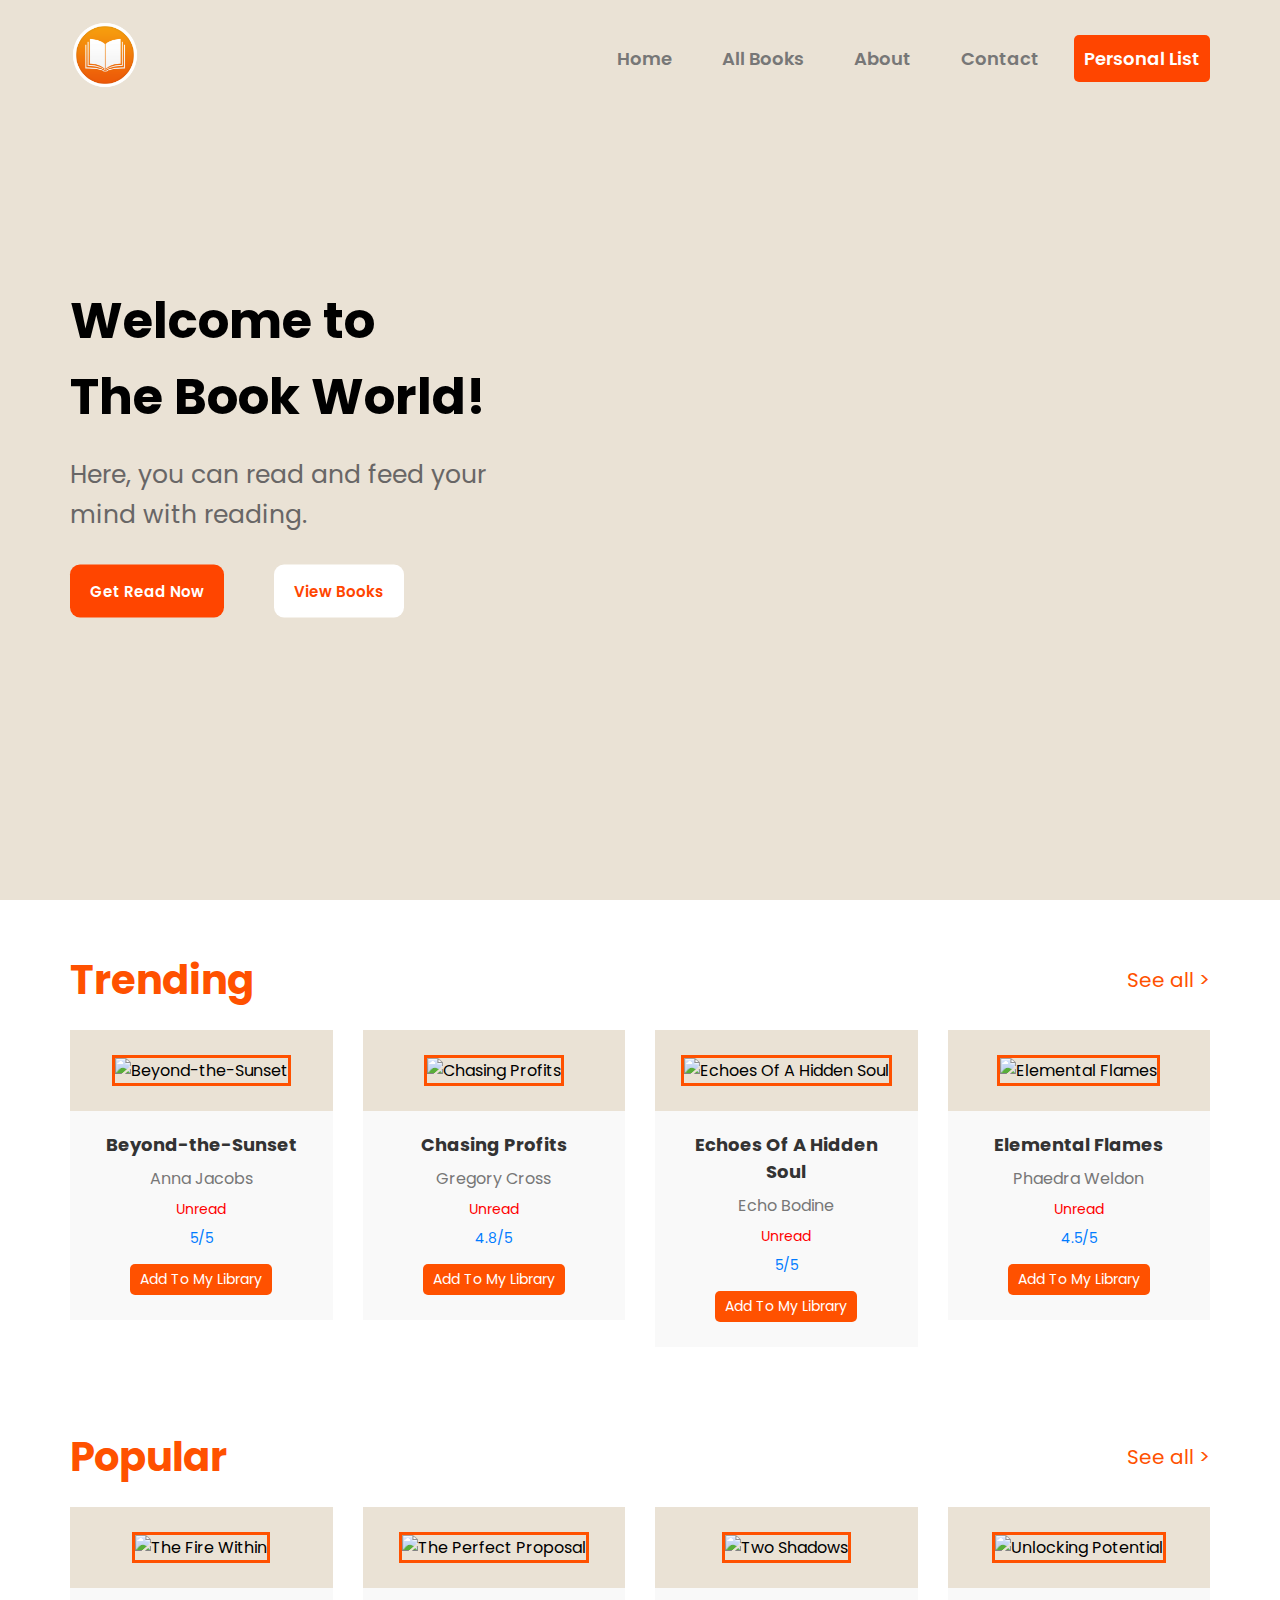
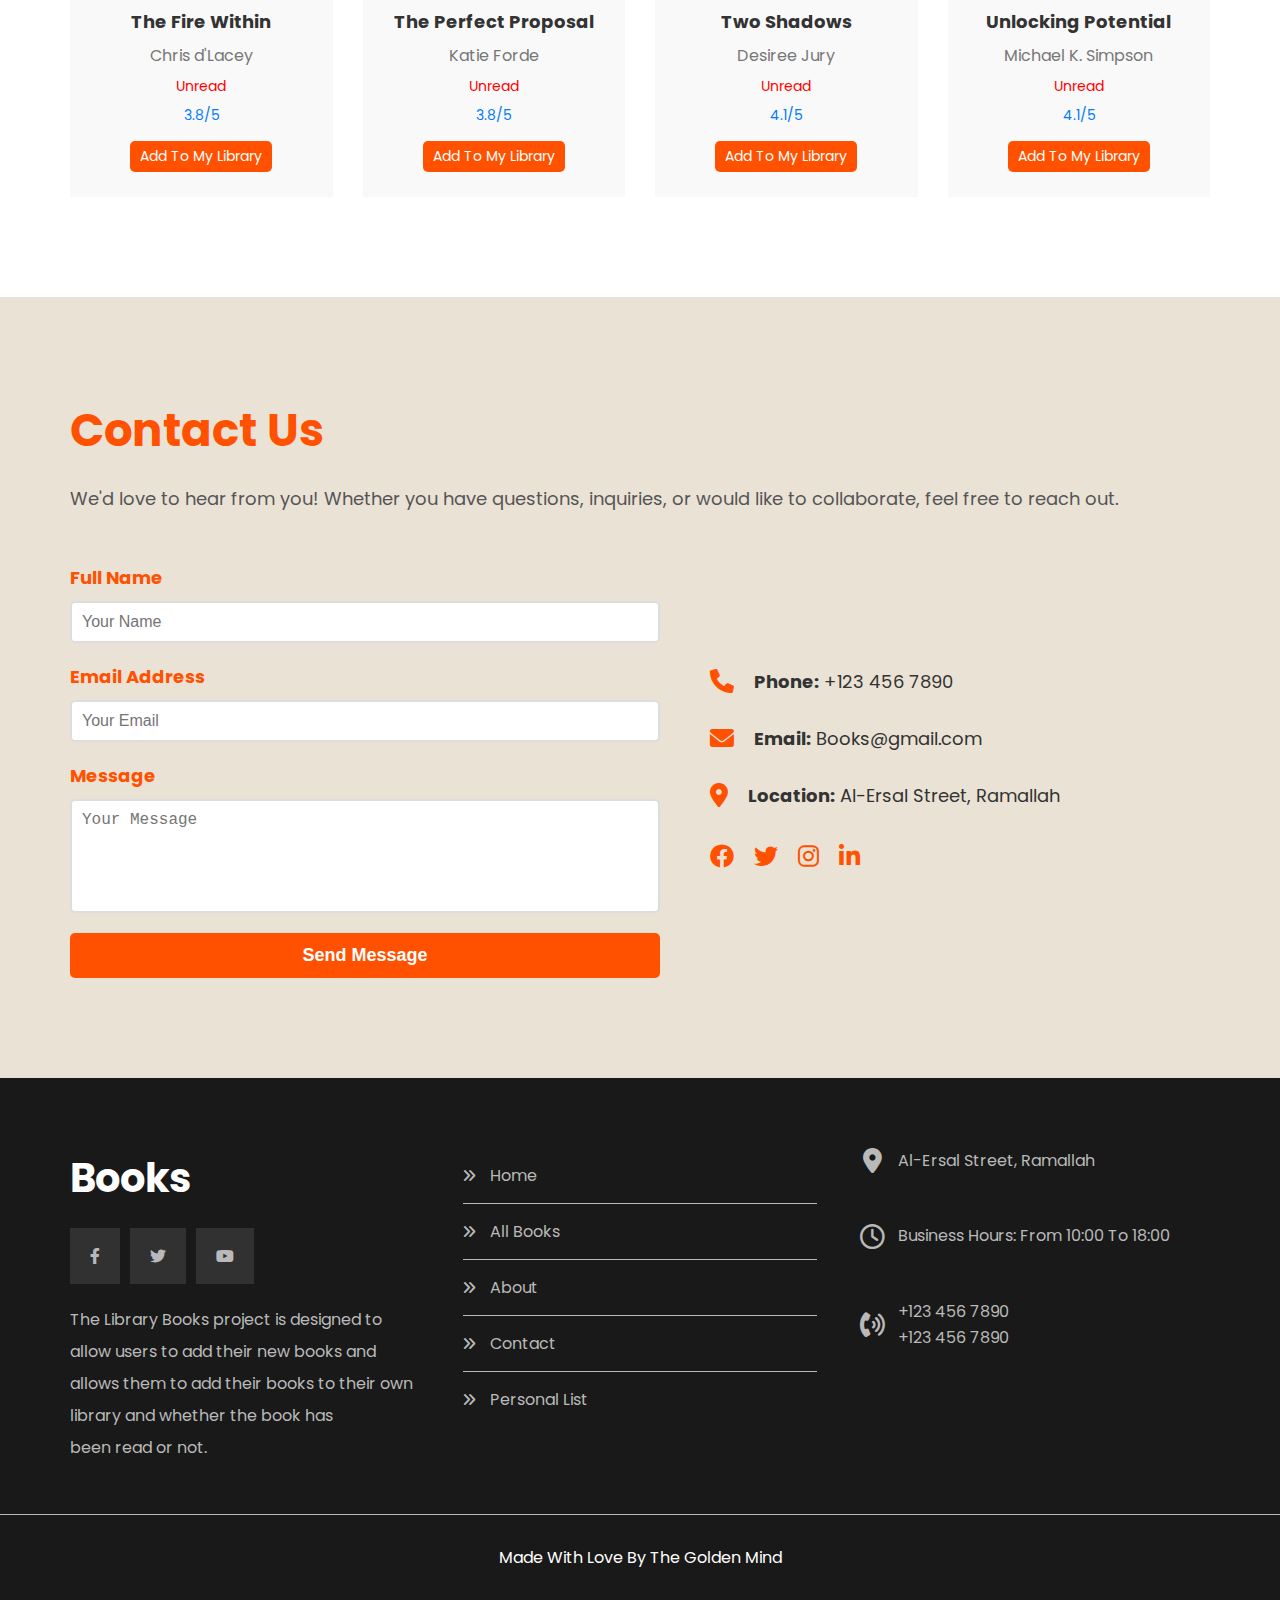
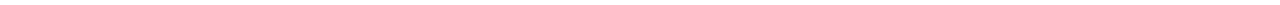
==== commit f157ca4a: "create footer" ====
--- a/index.html
+++ b/index.html
@@ -23,7 +23,7 @@
   </head>
   <body>
     <!-- Start Header Section -->
-    <header class="header">
+    <header class="header" id="top">
       <div class="container">
         <div class="logo">
           <img src="./assest/logo.png" alt="logo" />
@@ -35,11 +35,13 @@
             <li class="image">
               <img src="./assest/logo.png" alt="" />
             </li>
-            <li><a href="./index.html">Home</a></li>
-            <li><a href="./allBooks.html">All Books</a></li>
-            <li><a href="./about.html">About</a></li>
-            <li><a href="#Contact">Contact</a></li>
-            <li><a href="./personalList.html">Personal List</a></li>
+            <li><a class="links" href="./index.html">Home</a></li>
+            <li><a class="links" href="./allBooks.html">All Books</a></li>
+            <li><a class="links" href="./about.html">About</a></li>
+            <li><a class="links" href="./index.html#Contact">Contact</a></li>
+            <li>
+              <a class="links" href="./personalList.html">Personal List</a>
+            </li>
           </ul>
         </nav>
       </div>
@@ -141,6 +143,73 @@
       </div>
     </section>
     <!-- End Contact Section -->
+
+    <!-- Start Footer Section -->
+    <div class="footer">
+      <div class="container">
+        <div class="cols-container">
+          <div class="col-one">
+            <h3>Books</h3>
+            <div class="icons">
+              <i class="fab fa-facebook-f"></i>
+              <i class="fab fa-twitter"></i>
+              <i class="fab fa-youtube"></i>
+            </div>
+            <p>
+              The Library Books project is designed to allow users to add their
+              new books and allows them to add their books to their own library
+              and whether the book has been read or not.
+            </p>
+          </div>
+          <div class="col-two">
+            <ul>
+              <li>
+                <a href="#top"><i class="fa-solid fa-angles-right"></i> Home</a>
+              </li>
+              <li>
+                <a href="./allBooks.html"
+                  ><i class="fa-solid fa-angles-right"></i> All Books</a
+                >
+              </li>
+              <li>
+                <a href="/about.html"
+                  ><i class="fa-solid fa-angles-right"></i> About</a
+                >
+              </li>
+              <li>
+                <a href="./index.html#Contact"
+                  ><i class="fa-solid fa-angles-right"></i> Contact</a
+                >
+              </li>
+              <li>
+                <a href="./personalList.html"
+                  ><i class="fa-solid fa-angles-right"></i> Personal List</a
+                >
+              </li>
+            </ul>
+          </div>
+          <div class="col-three">
+            <div class="info">
+              <i class="fas fa-map-marker-alt fa-fw"></i>
+              <p class="text">Al-Ersal Street, Ramallah</p>
+            </div>
+            <div class="info">
+              <i class="far fa-clock fa-fw"></i>
+              <p>Business Hours: From 10:00 To 18:00</p>
+            </div>
+            <div class="info">
+              <i class="fas fa-phone-volume fa-fw"></i>
+              <div class="text">
+                <p>+123 456 7890</p>
+                <p>+123 456 7890</p>
+              </div>
+            </div>
+          </div>
+        </div>
+      </div>
+      <div class="foot">Made With Love By The Golden Mind</div>
+    </div>
+    <!-- End Footer Section -->
     <script src="./books.js"></script>
     <script src="./script.js"></script>
   </body>
--- a/css/home.css
+++ b/css/home.css
@@ -89,10 +89,11 @@
   display: none;
 }
 
-@media (max-width:767px) {
-.header .container > i {
-  display: block;
-}
+@media (max-width: 767px) {
+  .header .container > i {
+    display: block;
+    cursor: pointer;
+  }
 }
 
 .header .container .navbar ul {
@@ -196,6 +197,12 @@
   font-size: 18px;
 }
 
+@media (max-width: 991px) {
+  .header .container .navbar ul li a {
+    color: white;
+  }
+}
+
 @media (max-width: 767px) {
   .header .container .navbar ul li:not(:first-child) {
     width: 100%;
@@ -208,7 +215,7 @@
 }
 
 .header .container .navbar ul li a:hover {
-  color: black;
+  color: var(--orange-color);
 }
 
 @keyframes click {
@@ -433,6 +440,7 @@
   font-size: 14px;
   color: #f00;
   margin-bottom: 8px;
+  cursor: pointer;
 }
 
 .book .rating {
@@ -459,31 +467,40 @@
   padding: 100px 0;
   background-color: var(--landing-background-color);
 }
+
 .contact-section .container {
   display: flex;
   flex-direction: column;
-  align-items: center;
-}
+}
+
+@media (max-width: 767px) {
+  .contact-section .contact-header {
+    text-align: center;
+  }
+}
+
 .contact-section .contact-header h2 {
-  font-size: 48px;
+  font-size: 45px;
   color: var(--orange-color);
   font-weight: bold;
   margin-bottom: 20px;
 }
+
 .contact-section .contact-header p {
   font-size: 18px;
   color: #555;
   margin-bottom: 50px;
-  text-align: center;
-}
+  line-height: 1.6;
+}
+
 .contact-section .contact-content {
   display: flex;
   justify-content: space-between;
+  align-items: center;
   gap: 50px;
-  width: 100%;
-  max-width: 1200px;
   flex-wrap: wrap;
 }
+
 .contact-section .contact-form {
   flex: 1;
   max-width: 600px;
@@ -493,16 +510,23 @@
   flex-direction: column;
   gap: 20px;
 }
+
 .contact-section .form-group {
   display: flex;
   flex-direction: column;
 }
+
 .contact-section .form-group label {
   font-size: 18px;
   font-weight: bold;
   color: var(--orange-color);
   margin-bottom: 10px;
 }
+
+.contact-section .form-group textarea {
+  resize: none;
+}
+
 .contact-section .form-group input,
 .contact-section .form-group textarea {
   padding: 10px;
@@ -565,3 +589,133 @@
   transform: scale(1.1);
 }
 /* End Contact Section */
+
+/* Start Footer */
+.footer {
+  padding: 70px 0 0;
+  background-color: #191919;
+  color: white;
+}
+
+.footer .cols-container {
+  display: grid;
+  grid-template-columns: repeat(auto-fill, minmax(350px, 1fr));
+  gap: 40px;
+}
+
+@media (max-width: 767px) {
+  .footer .cols-container .col-one {
+    text-align: center;
+  }
+}
+
+.footer .cols-container .col-one h3 {
+  font-size: 40px;
+}
+
+.footer .cols-container .col-one .icons {
+  margin: 20px 0;
+  display: flex;
+  gap: 10px;
+}
+
+@media (max-width: 767px) {
+  .footer .cols-container .col-one .icons {
+    width: 100%;
+    justify-content: center;
+  }
+}
+
+.footer .cols-container .col-one .icons i {
+  padding: 20px;
+  background-color: #313131;
+  color: #b9b9b9;
+  cursor: pointer;
+  transition: 0.3s;
+}
+
+.footer .cols-container .col-one .icons i.fa-facebook-f:hover {
+  background-color: #1877f2;
+}
+
+.footer .cols-container .col-one .icons i.fa-twitter:hover {
+  background-color: #1da1f2;
+}
+
+.footer .cols-container .col-one .icons i.fa-youtube:hover {
+  background-color: #ff0000;
+}
+
+.footer .cols-container .col-one p {
+  color: #b9b9b9;
+  line-height: 2;
+  font-size: 16px;
+}
+
+.footer .cols-container .col-two ul li:not(:last-child) {
+  border-bottom: 1px solid #b9b9b9;
+}
+
+.footer .cols-container .col-two ul li a {
+  display: block;
+  padding: 15px 0;
+  color: #b9b9b9;
+  transition: 0.3s;
+}
+
+@media (max-width: 767px) {
+  .footer .cols-container .col-two ul li a {
+    text-align: center;
+  }
+}
+
+.footer .cols-container .col-two ul li a:hover {
+  color: white;
+  margin-left: 10px;
+}
+
+.footer .cols-container .col-two ul li a i {
+  color: var(--main-color);
+  margin-right: 10px;
+  font-size: 14px;
+}
+
+.footer .cols-container .col-three {
+  display: flex;
+  flex-direction: column;
+  gap: 50px;
+}
+
+.footer .cols-container .col-three .info {
+  display: flex;
+  align-items: center;
+  line-height: 1.6;
+  color: #b9b9b9;
+}
+
+@media (max-width: 767px) {
+  .footer .cols-container .col-three .info {
+    flex-direction: column;
+  }
+}
+
+.footer .cols-container .col-three .info i {
+  color: var(--main-color);
+  font-size: 25px;
+  margin-right: 10px;
+}
+
+@media (max-width: 767px) {
+  .footer .cols-container .col-three .info i {
+    margin-bottom: 20px;
+  }
+}
+
+
+.footer .foot {
+  text-align: center;
+  margin-top: 50px;
+  padding: 30px 0;
+  border-top: 1px solid #b9b9b9;
+}
+/* End Footer */
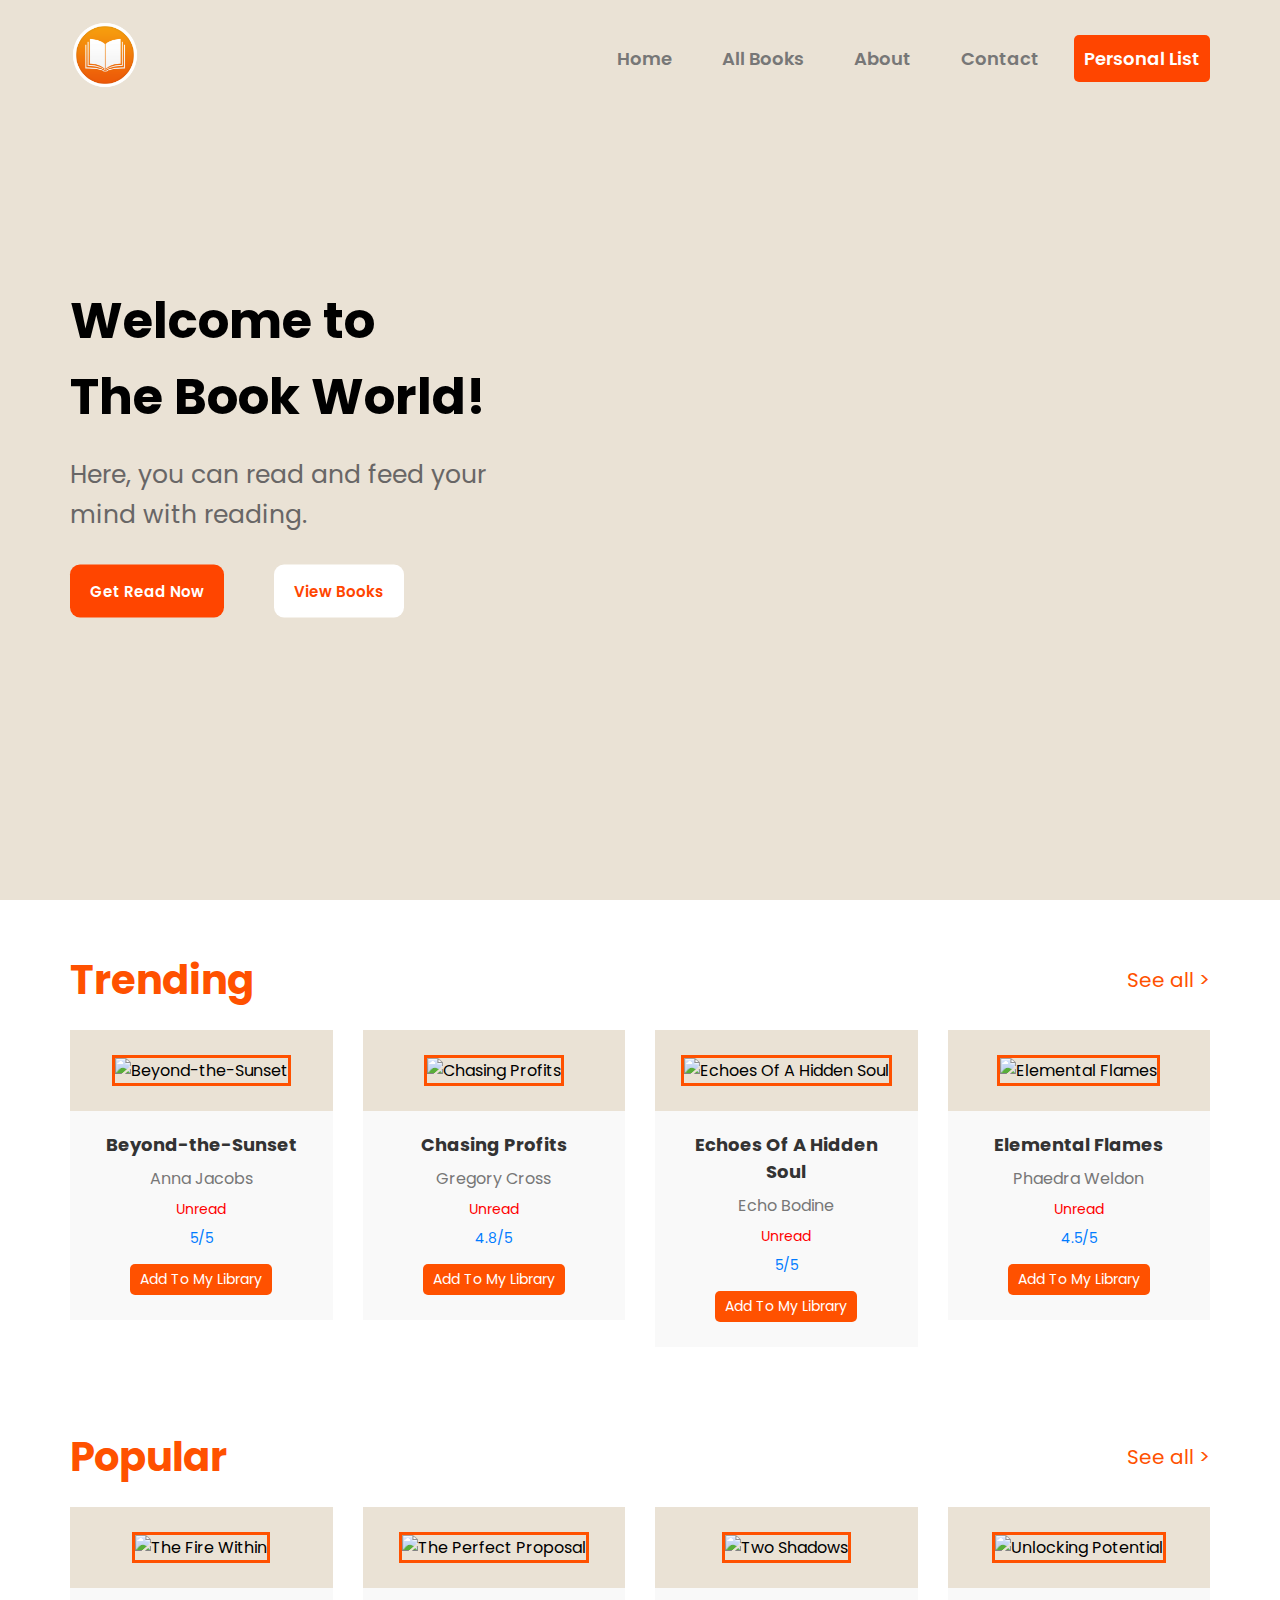
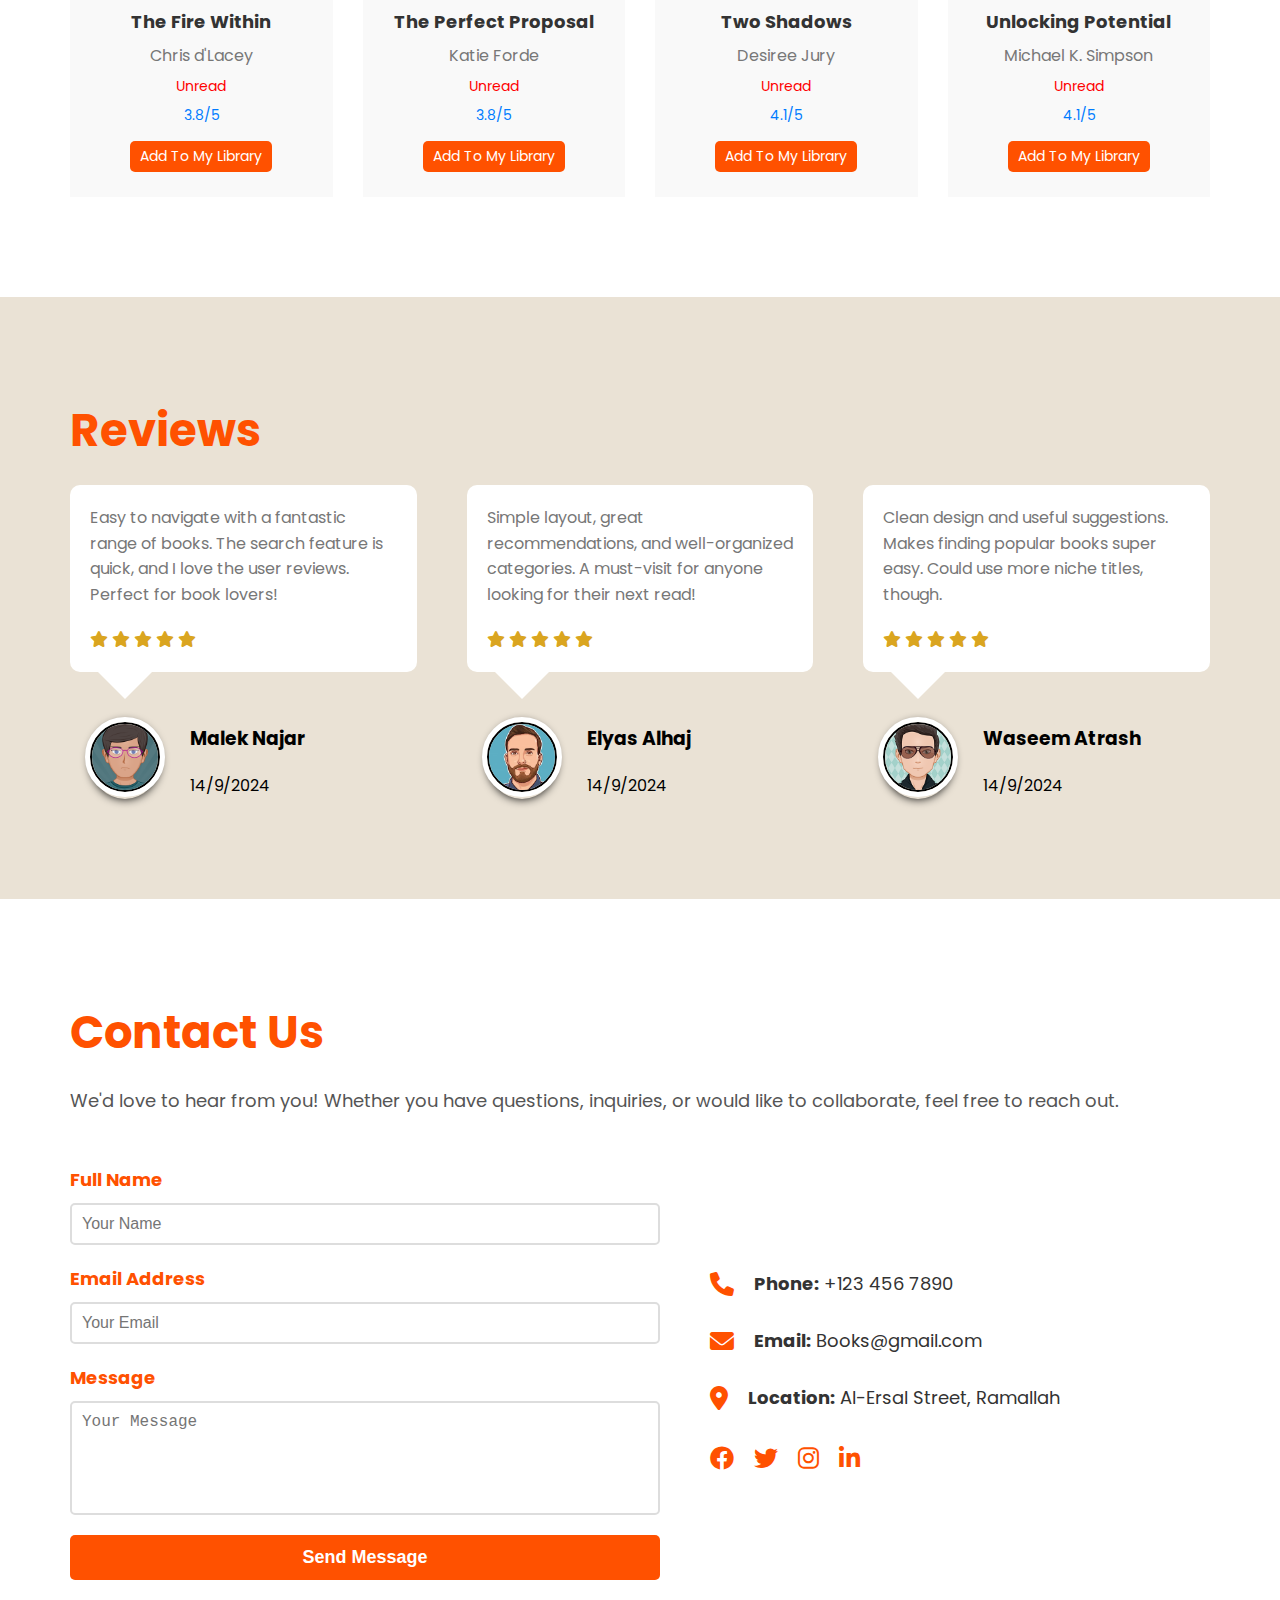
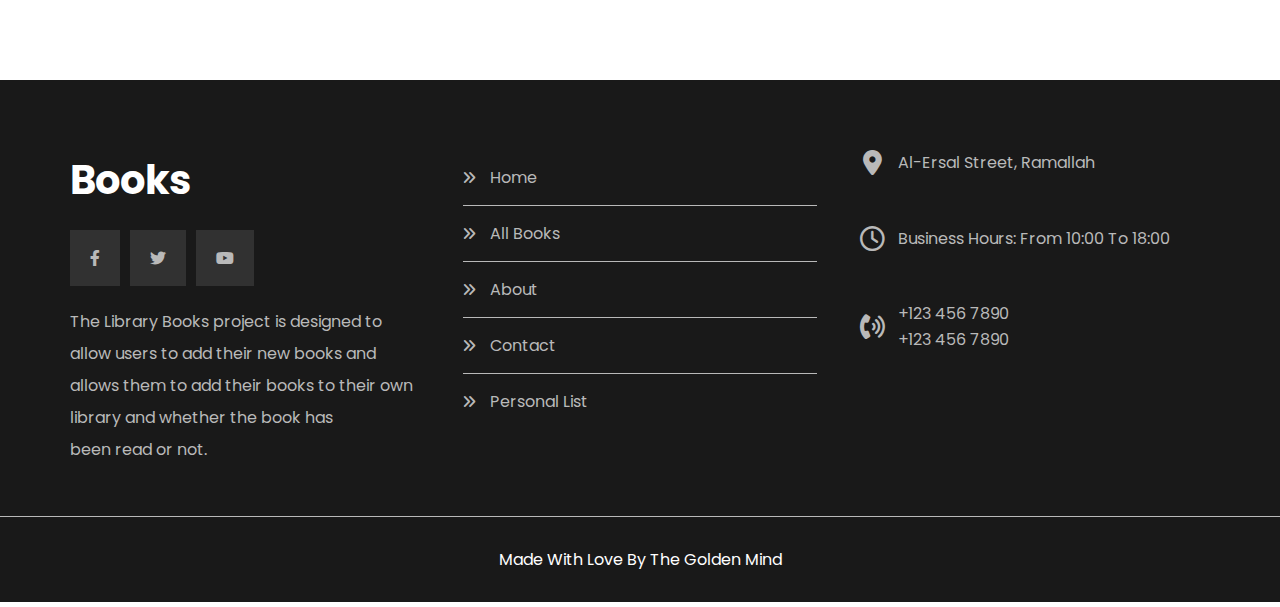
==== commit 0e9f1a3e: "add review section" ====
--- a/index.html
+++ b/index.html
@@ -4,8 +4,85 @@
     <!-- Meta Tags -->
     <meta charset="UTF-8" />
     <meta name="viewport" content="width=device-width, initial-scale=1.0" />
+    <meta
+      name="description"
+      content="Explore a world of books with our interactive library platform. Discover, browse, and manage a variety of books tailored to your interests."
+    />
     <!-- Title Tag -->
-    <title>Book Library |</title>
+    <title>Book Library | The Golden Mind</title>
+    <!-- Favicon -->
+    <link
+      rel="apple-touch-icon"
+      sizes="57x57"
+      href="./assest/apple-icon-57x57.png"
+    />
+    <link
+      rel="apple-touch-icon"
+      sizes="60x60"
+      href="./assest/apple-icon-60x60.png"
+    />
+    <link
+      rel="apple-touch-icon"
+      sizes="72x72"
+      href="./assest/apple-icon-72x72.png"
+    />
+    <link
+      rel="apple-touch-icon"
+      sizes="76x76"
+      href="./assest/apple-icon-76x76.png"
+    />
+    <link
+      rel="apple-touch-icon"
+      sizes="114x114"
+      href="./assest/apple-icon-114x114.png"
+    />
+    <link
+      rel="apple-touch-icon"
+      sizes="120x120"
+      href="./assest/apple-icon-120x120.png"
+    />
+    <link
+      rel="apple-touch-icon"
+      sizes="144x144"
+      href="./assest/apple-icon-144x144.png"
+    />
+    <link
+      rel="apple-touch-icon"
+      sizes="152x152"
+      href="./assest/apple-icon-152x152.png"
+    />
+    <link
+      rel="apple-touch-icon"
+      sizes="180x180"
+      href="./assest/apple-icon-180x180.png"
+    />
+    <link
+      rel="icon"
+      type="image/png"
+      sizes="192x192"
+      href="./assest/android-icon-192x192.png"
+    />
+    <link
+      rel="icon"
+      type="image/png"
+      sizes="32x32"
+      href="./assest/favicon-32x32.png"
+    />
+    <link
+      rel="icon"
+      type="image/png"
+      sizes="96x96"
+      href="./assest/favicon-96x96.png"
+    />
+    <link
+      rel="icon"
+      type="image/png"
+      sizes="16x16"
+      href="./assest/favicon-16x16.png"
+    />
+    <link rel="manifest" href="./assest/manifest.json" />
+    <meta name="msapplication-TileColor" content="#ffffff" />
+    <meta name="theme-color" content="#ffffff" />
     <!-- Google Font Library -->
     <link rel="preconnect" href="https://fonts.googleapis.com" />
     <link rel="preconnect" href="https://fonts.gstatic.com" crossorigin />
@@ -81,6 +158,89 @@
     </main>
     <!-- End Books Section -->
 
+    <!-- Start Review Section -->
+    <div class="review">
+      <div class="container">
+        <h2 class="main-title">Reviews</h2>
+        <div class="boxes-container">
+          <div class="box">
+            <div class="feedback">
+              <p>
+                Easy to navigate with a fantastic range of books. The search
+                feature is quick, and I love the user reviews. Perfect for book
+                lovers!
+              </p>
+              <div class="rate-icon">
+                <i class="fa-solid fa-star"></i>
+                <i class="fa-solid fa-star"></i>
+                <i class="fa-solid fa-star"></i>
+                <i class="fa-solid fa-star"></i>
+                <i class="fa-solid fa-star"></i>
+              </div>
+            </div>
+            <div class="person">
+              <div class="image">
+                <img src="./assest/avatar-01.png" alt="avatar" />
+              </div>
+              <div class="information">
+                <h3>Malek Najar</h3>
+                <p>14/9/2024</p>
+              </div>
+            </div>
+          </div>
+          <div class="box">
+            <div class="feedback">
+              <p>
+                Simple layout, great recommendations, and well-organized
+                categories. A must-visit for anyone looking for their next read!
+              </p>
+              <div class="rate-icon">
+                <i class="fa-solid fa-star"></i>
+                <i class="fa-solid fa-star"></i>
+                <i class="fa-solid fa-star"></i>
+                <i class="fa-solid fa-star"></i>
+                <i class="fa-solid fa-star"></i>
+              </div>
+            </div>
+            <div class="person">
+              <div class="image">
+                <img src="./assest/avatar-02.png" alt="avatar" />
+              </div>
+              <div class="information">
+                <h3>Elyas Alhaj</h3>
+                <p>14/9/2024</p>
+              </div>
+            </div>
+          </div>
+          <div class="box">
+            <div class="feedback">
+              <p>
+                Clean design and useful suggestions. Makes finding popular books
+                super easy. Could use more niche titles, though.
+              </p>
+              <div class="rate-icon">
+                <i class="fa-solid fa-star"></i>
+                <i class="fa-solid fa-star"></i>
+                <i class="fa-solid fa-star"></i>
+                <i class="fa-solid fa-star"></i>
+                <i class="fa-solid fa-star"></i>
+              </div>
+            </div>
+            <div class="person">
+              <div class="image">
+                <img src="./assest/avatar-03.png" alt="avatar" />
+              </div>
+              <div class="information">
+                <h3>Waseem Atrash</h3>
+                <p>14/9/2024</p>
+              </div>
+            </div>
+          </div>
+        </div>
+      </div>
+    </div>
+    <!-- End Review Section -->
+
     <!-- Start Contact Section -->
     <section id="Contact" class="contact-section">
       <div class="container">
--- a/css/home.css
+++ b/css/home.css
@@ -465,7 +465,6 @@
 /* start Contact Section */
 .contact-section {
   padding: 100px 0;
-  background-color: var(--landing-background-color);
 }
 
 .contact-section .container {
@@ -590,6 +589,82 @@
 }
 /* End Contact Section */
 
+/* Start Review */
+.review {
+  padding: 100px 0;
+  background-color: var(--landing-background-color);
+}
+
+.review .container > h2 {
+  font-size: 45px;
+  color: var(--orange-color);
+  font-weight: bold;
+  margin-bottom: 20px;
+}
+
+.review .container .boxes-container {
+  display: grid;
+  grid-template-columns: repeat(auto-fill, minmax(300px, 1fr));
+  gap: 50px;
+}
+
+.review .container .box .feedback {
+  background-color: white;
+  padding: 20px;
+  border-radius: 10px;
+  position: relative;
+  opacity: 1;
+  transition: 1s ease;
+}
+
+.review .container .box .feedback::before {
+  content: "";
+  position: absolute;
+  bottom: -57px;
+  left: 25px;
+  border-width: 30px;
+  border-style: solid;
+  border-color: white transparent transparent transparent;
+}
+
+.review .container .box .feedback p {
+  line-height: 1.6;
+  color: #777;
+}
+
+.review .container .box .feedback .rate-icon {
+  margin-top: 20px;
+  color: goldenrod;
+}
+
+.review .container .box .person {
+  margin-top: 50px;
+  display: flex;
+  align-items: center;
+  gap: 30px;
+  margin-left: 20px;
+  transition: 1s ease;
+}
+
+.review .container .box .person .image {
+  box-shadow: 0 0 10px black;
+  border-radius: 50%;
+  width: 70px;
+}
+
+.review .container .box .person .image > img {
+  max-width: 100%;
+  border-radius: 50%;
+  border: 2px solid black;
+  outline: 5px solid white;
+}
+
+.review .container .box .person .information p {
+  margin-top: 20px;
+  color: var(--yellow-color);
+}
+/* End Review */
+
 /* Start Footer */
 .footer {
   padding: 70px 0 0;
@@ -711,7 +786,6 @@
   }
 }
 
-
 .footer .foot {
   text-align: center;
   margin-top: 50px;
